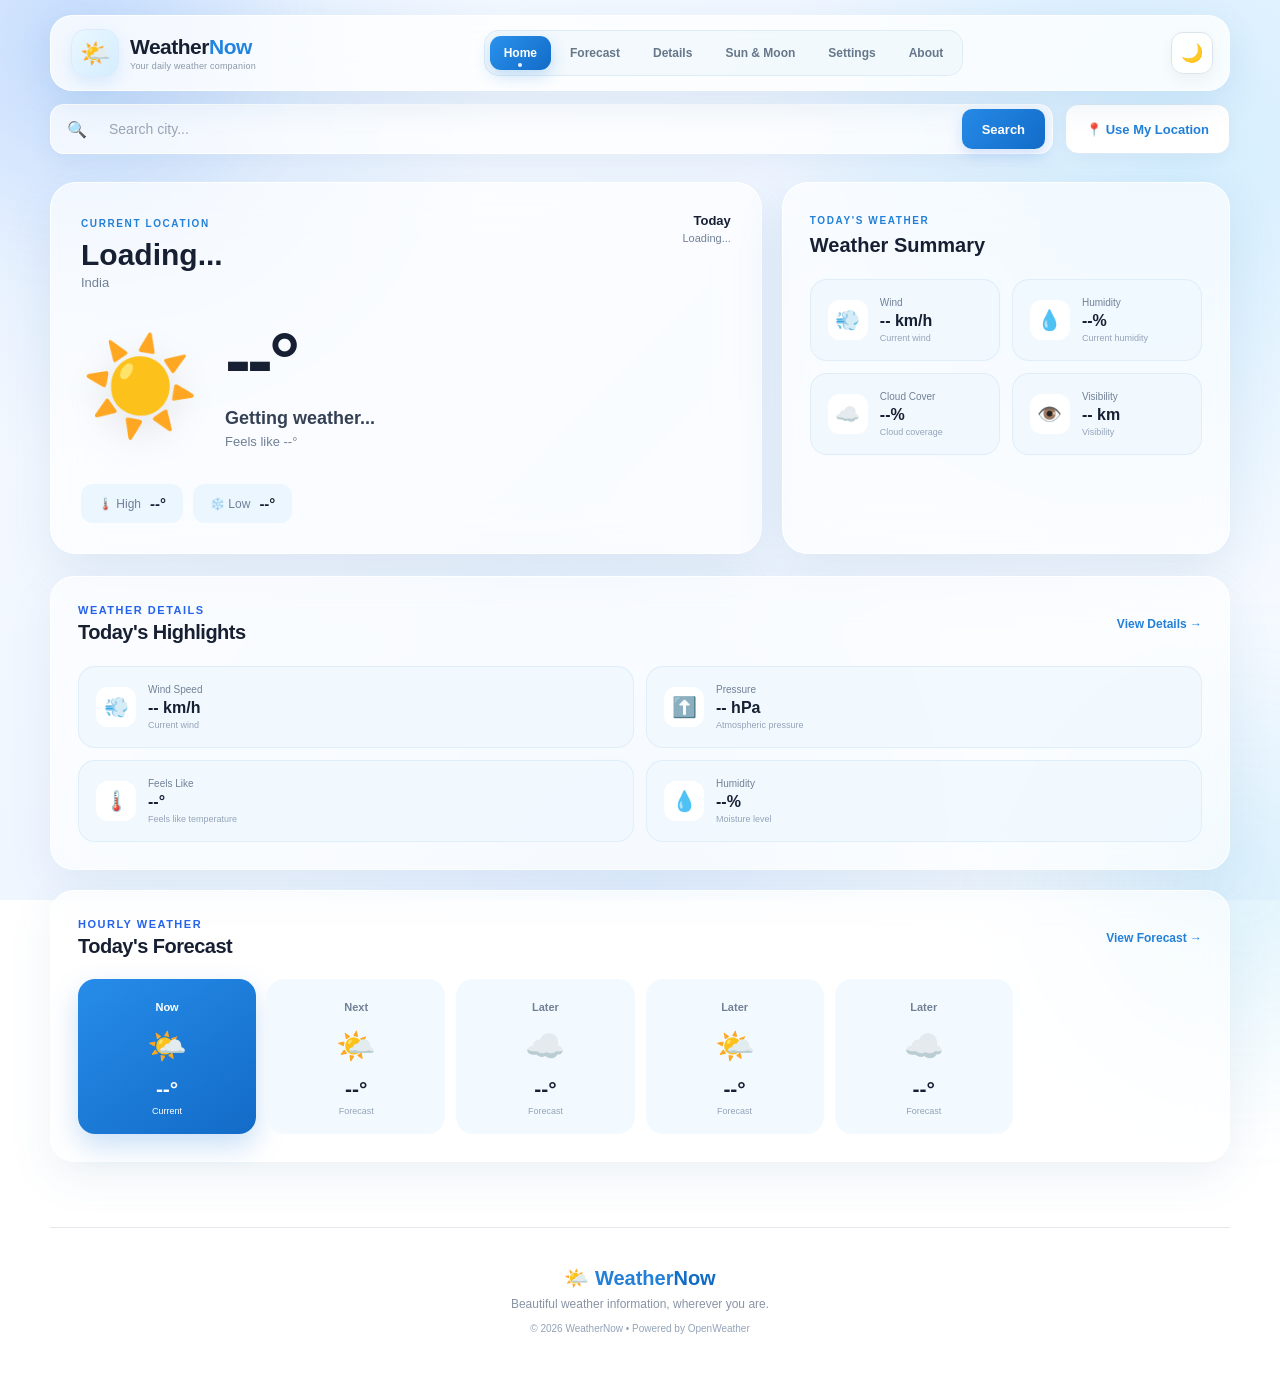
==== index.html @ 1305ec52 "Uploaded Project" ====
<!DOCTYPE html>
<html lang="en">

<head>
    <meta charset="UTF-8">

    <meta name="viewport"
        content="width=device-width, initial-scale=1.0">

    <title>WeatherNow | Home</title>

    <link rel="stylesheet" href="style.css">
</head>

<body>

<div class="app-container">

    <!-- NAVBAR -->
    <header class="header">

        <a href="index.html" class="brand">

            <div class="brand-icon">🌤️</div>

            <div>
                <h1>Weather<span>Now</span></h1>
                <p>Your daily weather companion</p>
            </div>

        </a>

        <nav>
            <a href="index.html" class="active">Home</a>
            <a href="forecast.html">Forecast</a>
            <a href="details.html">Details</a>
            <a href="sun.html">Sun & Moon</a>
            <a href="settings.html">Settings</a>
            <a href="about.html">About</a>

        </nav>

        <button id="themeBtn" class="theme-btn">
            🌙
        </button>

    </header>


    <!-- SEARCH -->
    <section class="search-section">

        <div class="search-box">

            <span>🔍</span>

            <input
                type="text"
                id="cityInput"
                placeholder="Search city..."
                autocomplete="off"
            >

            <button
                type="button"
                id="searchBtn">
                Search
            </button>

        </div>

        <button
            type="button"
            id="locationBtn"
            class="location-btn">
            📍 Use My Location
        </button>

    </section>


    <!-- HERO -->
    <section class="weather-hero">

        <div class="hero-left">

            <div class="location-info">

                <div>

                    <span>CURRENT LOCATION</span>

                    <h2 id="cityName">
                        Pune
                    </h2>

                    <p id="country">
                        India
                    </p>

                </div>

                <div class="date-info">

                    <strong id="dayName">
                        Today
                    </strong>

                    <small id="date">
                        Loading...
                    </small>

                </div>

            </div>


            <div class="main-weather">

                <div
                    class="weather-icon"
                    id="weatherIcon">
                    ☀️
                </div>

                <div class="temperature">

                    <h1 id="temperature">
                        --°
                    </h1>

                    <h3 id="description">
                        Loading...
                    </h3>

                    <p>
                        Feels like
                        <span id="feels">--°</span>
                    </p>

                </div>

            </div>


            <div class="min-max">

                <div>
                    <span>🌡️ High</span>
                    <strong id="highTemp">--°</strong>
                </div>

                <div>
                    <span>❄️ Low</span>
                    <strong id="lowTemp">--°</strong>
                </div>

            </div>

        </div>


        <!-- SUMMARY -->
        <div class="hero-right">

            <div class="summary-title">

                <span>TODAY'S WEATHER</span>

                <h3>
                    Weather Summary
                </h3>

            </div>


            <div class="summary-grid">

                <div class="summary-card">

                    <div class="summary-icon">
                        💨
                    </div>

                    <div>
                        <span>Wind</span>

                        <strong id="wind">
                            -- km/h
                        </strong>

                        <small>
                            Current wind
                        </small>
                    </div>

                </div>


                <div class="summary-card">

                    <div class="summary-icon">
                        💧
                    </div>

                    <div>
                        <span>Humidity</span>

                        <strong id="humidity">
                            --%
                        </strong>

                        <small>
                            Current humidity
                        </small>
                    </div>

                </div>


                <div class="summary-card">

                    <div class="summary-icon">
                        ☁️
                    </div>

                    <div>
                        <span>Cloud Cover</span>

                        <strong id="clouds">
                            --%
                        </strong>

                        <small>
                            Cloud coverage
                        </small>
                    </div>

                </div>


                <div class="summary-card">

                    <div class="summary-icon">
                        👁️
                    </div>

                    <div>
                        <span>Visibility</span>

                        <strong id="visibility">
                            -- km
                        </strong>

                        <small>
                            Visibility
                        </small>
                    </div>

                </div>

            </div>

        </div>

    </section>


    <!-- DETAILS -->
    <section class="professional-card">

        <div class="section-heading">

            <div>
                <span>WEATHER DETAILS</span>

                <h2>
                    Today's Highlights
                </h2>
            </div>

            <a href="details.html">
                View Details →
            </a>

        </div>


        <div class="summary-grid">

            <div class="summary-card">

                <div class="summary-icon">
                    💨
                </div>

                <div>
                    <span>Wind Speed</span>

                    <strong id="detailWind">
                        -- km/h
                    </strong>

                    <small>
                        Current wind
                    </small>
                </div>

            </div>


            <div class="summary-card">

                <div class="summary-icon">
                    ⬆️
                </div>

                <div>
                    <span>Pressure</span>

                    <strong id="pressure">
                        -- hPa
                    </strong>

                    <small>
                        Atmospheric pressure
                    </small>
                </div>

            </div>


            <div class="summary-card">

                <div class="summary-icon">
                    🌡️
                </div>

                <div>
                    <span>Feels Like</span>

                    <strong id="detailFeels">
                        --°
                    </strong>

                    <small>
                        Feels like temperature
                    </small>
                </div>

            </div>


            <div class="summary-card">

                <div class="summary-icon">
                    💧
                </div>

                <div>
                    <span>Humidity</span>

                    <strong id="detailHumidity">
                        --%
                    </strong>

                    <small>
                        Moisture level
                    </small>
                </div>

            </div>

        </div>

    </section>


    <!-- HOURLY DEMO SECTION -->
    <section class="professional-card">

        <div class="section-heading">

            <div>
                <span>HOURLY WEATHER</span>

                <h2>
                    Today's Forecast
                </h2>
            </div>

            <a href="forecast.html">
                View Forecast →
            </a>

        </div>


        <div class="professional-hourly">

            <div class="professional-hour active">
                <span>Now</span>
                <div>🌤️</div>
                <strong id="hourNow">--°</strong>
                <small>Current</small>
            </div>

            <div class="professional-hour">
                <span>Next</span>
                <div>🌤️</div>
                <strong>--°</strong>
                <small>Forecast</small>
            </div>

            <div class="professional-hour">
                <span>Later</span>
                <div>☁️</div>
                <strong>--°</strong>
                <small>Forecast</small>
            </div>

            <div class="professional-hour">
                <span>Later</span>
                <div>🌤️</div>
                <strong>--°</strong>
                <small>Forecast</small>
            </div>

            <div class="professional-hour">
                <span>Later</span>
                <div>☁️</div>
                <strong>--°</strong>
                <small>Forecast</small>
            </div>

        </div>

    </section>


    <!-- FOOTER -->
    <footer>

        <div class="footer-brand">
            🌤️ Weather<span>Now</span>
        </div>

        <p>
            Beautiful weather information, wherever you are.
        </p>

        <small>
            © 2026 WeatherNow • Powered by OpenWeather
        </small>

    </footer>

</div>


<script src="script.js"></script>

</body>
</html>
---- style.css ----
/* =========================================================
   WEATHER NOW - CLEAN PROFESSIONAL STYLESHEET
   ========================================================= */

/* =========================================================
   RESET
   ========================================================= */

* {
    margin: 0;
    padding: 0;
    box-sizing: border-box;
}

html {
    scroll-behavior: smooth;
}

body {
    font-family:
        Inter,
        -apple-system,
        BlinkMacSystemFont,
        "Segoe UI",
        Roboto,
        Arial,
        sans-serif;

    min-height: 100vh;

    color: #172033;

    /* Professional light weather background */
    background:
        radial-gradient(
            circle at 8% 8%,
            rgba(96, 165, 250, 0.20),
            transparent 28%
        ),
        radial-gradient(
            circle at 92% 18%,
            rgba(56, 189, 248, 0.16),
            transparent 30%
        ),
        radial-gradient(
            circle at 50% 100%,
            rgba(147, 197, 253, 0.16),
            transparent 35%
        ),
        linear-gradient(
            135deg,
            #f8fbff 0%,
            #eef5ff 48%,
            #f8fbff 100%
        );

    background-attachment: fixed;

    transition:
        background 0.35s ease,
        color 0.3s ease;
}

button,
input,
select {
    font-family: inherit;
}

button {
    cursor: pointer;
}

a {
    text-decoration: none;
    color: inherit;
}


/* =========================================================
   BACKGROUND ATMOSPHERE
   ========================================================= */

body::before {
    content: "";

    position: fixed;

    width: 500px;
    height: 500px;

    top: -220px;
    left: -180px;

    border-radius: 50%;

    background:
        radial-gradient(
            circle,
            rgba(59, 130, 246, 0.15),
            transparent 68%
        );

    pointer-events: none;

    z-index: -1;

    filter: blur(25px);
}

body::after {
    content: "";

    position: fixed;

    width: 550px;
    height: 550px;

    right: -240px;
    bottom: -260px;

    border-radius: 50%;

    background:
        radial-gradient(
            circle,
            rgba(14, 165, 233, 0.13),
            transparent 68%
        );

    pointer-events: none;

    z-index: -1;

    filter: blur(28px);
}


/* =========================================================
   MAIN CONTAINER
   ========================================================= */

.app-container {
    width: min(1180px, 94%);
    margin: 0 auto;
}


/* =========================================================
   HEADER
   ========================================================= */

.header {
    min-height: 82px;

    display: flex;
    align-items: center;
    justify-content: space-between;

    gap: 25px;

    padding: 18px 0;

    border-bottom: 1px solid rgba(148, 163, 184, 0.25);
}

.brand {
    display: flex;
    align-items: center;

    gap: 12px;

    min-width: 210px;
}

.brand-icon {
    width: 48px;
    height: 48px;

    display: flex;
    align-items: center;
    justify-content: center;

    border-radius: 15px;

    background:
        linear-gradient(
            135deg,
            #dbeafe,
            #eff6ff
        );

    border: 1px solid #dbeafe;

    box-shadow:
        0 8px 20px rgba(37, 99, 235, 0.08);

    font-size: 26px;
}

.brand h1 {
    font-size: 21px;
    font-weight: 800;

    letter-spacing: -0.5px;
}

.brand h1 span {
    color: #2563eb;
}

.brand p {
    margin-top: 3px;

    color: #7b8799;

    font-size: 11px;
}

/* =========================================
   PREMIUM NAVIGATION BAR
========================================= */

.header {
    position: sticky;
    top: 15px;
    z-index: 1000;

    min-height: 76px;

    display: flex;
    align-items: center;
    justify-content: space-between;

    padding: 12px 16px 12px 20px;

    background: rgba(255, 255, 255, 0.78);

    border: 1px solid rgba(255, 255, 255, 0.9);

    border-radius: 22px;

    backdrop-filter: blur(22px);
    -webkit-backdrop-filter: blur(22px);

    box-shadow:
        0 12px 35px rgba(30, 100, 160, 0.10);

    transition: 0.3s ease;
}


/* =========================================
   LOGO / BRAND
========================================= */

.brand {
    display: flex;
    align-items: center;

    gap: 11px;

    text-decoration: none;

    min-width: 205px;
}

.brand-icon {
    width: 48px;
    height: 48px;

    display: flex;
    align-items: center;
    justify-content: center;

    font-size: 25px;

    border-radius: 15px;

    background:
        linear-gradient(
            135deg,
            #eaf7ff,
            #d4edff
        );

    box-shadow:
        0 6px 15px
        rgba(35, 132, 223, 0.12);

    transition: 0.3s ease;
}

.brand:hover .brand-icon {
    transform: rotate(-5deg) scale(1.06);
}

.brand h1 {
    margin: 0;

    color: #172033;

    font-size: 21px;

    font-weight: 800;

    letter-spacing: -0.5px;
}

.brand h1 span {
    color: #2384df;
}

.brand p {
    margin: 2px 0 0;

    color: #8a98a8;

    font-size: 9px;

    letter-spacing: .2px;
}


/* =========================================
   NAVIGATION
========================================= */

.header nav {
    display: flex;
    align-items: center;

    gap: 5px;

    padding: 5px;

    background:
        rgba(239, 247, 253, 0.72);

    border:
        1px solid
        rgba(218, 234, 246, .8);

    border-radius: 15px;
}


.header nav a {
    position: relative;

    display: flex;
    align-items: center;
    justify-content: center;

    padding: 10px 14px;

    color: #66778a;

    text-decoration: none;

    font-size: 12px;

    font-weight: 650;

    border-radius: 11px;

    transition:
        color .25s ease,
        background .25s ease,
        transform .25s ease,
        box-shadow .25s ease;
}


/* Hover */

.header nav a:hover {
    color: #2384df;

    background:
        rgba(255,255,255,.9);

    transform: translateY(-1px);
}


/* Active */

.header nav a.active {
    color: white;

    background:
        linear-gradient(
            135deg,
            #2992ed,
            #126bc7
        );

    box-shadow:
        0 6px 16px
        rgba(35, 132, 223, .25);
}


/* Active small glow */

.header nav a.active::after {
    content: "";

    position: absolute;

    bottom: 3px;
    left: 50%;

    width: 4px;
    height: 4px;

    transform: translateX(-50%);

    background: white;

    border-radius: 50%;

    opacity: .9;
}


/* =========================================
   THEME BUTTON
========================================= */

.theme-btn {
    width: 45px;
    height: 45px;

    display: flex;
    align-items: center;
    justify-content: center;

    border: 1px solid #dceaf5;

    border-radius: 14px;

    background:
        linear-gradient(
            135deg,
            #f8fcff,
            #eaf6ff
        );

    color: #2384df;

    font-size: 18px;

    cursor: pointer;

    transition:
        .25s ease;
}

.theme-btn:hover {
    transform:
        rotate(12deg)
        scale(1.05);

    box-shadow:
        0 7px 18px
        rgba(35,132,223,.16);
}


/* =========================================
   DARK MODE NAVBAR
========================================= */

body.dark .header {
    background:
        rgba(8, 29, 49, .82);

    border-color:
        rgba(255,255,255,.08);

    box-shadow:
        0 12px 35px
        rgba(0,0,0,.25);
}

body.dark .brand h1 {
    color: white;
}

body.dark .brand p {
    color: #91a8bc;
}

body.dark .brand-icon {
    background:
        rgba(255,255,255,.08);
}

body.dark .header nav {
    background:
        rgba(255,255,255,.05);

    border-color:
        rgba(255,255,255,.07);
}

body.dark .header nav a {
    color: #9eb4c9;
}

body.dark .header nav a:hover {
    color: white;

    background:
        rgba(255,255,255,.08);
}

body.dark .header nav a.active {
    color: white;

    background:
        linear-gradient(
            135deg,
            #278ce9,
            #126bc7
        );
}

body.dark .theme-btn {
    background:
        rgba(255,255,255,.07);

    border-color:
        rgba(255,255,255,.08);

    color: #ffd45a;
}


/* =========================================
   TABLET
========================================= */

@media (max-width: 1050px) {

    .header {
        flex-wrap: wrap;

        gap: 12px;
    }

    .header nav {
        order: 3;

        width: 100%;

        justify-content: center;
    }

}


/* =========================================
   MOBILE
========================================= */

@media (max-width: 650px) {

    .header {
        top: 8px;

        padding: 12px;

        border-radius: 18px;
    }

    .brand {
        min-width: auto;
    }

    .brand-icon {
        width: 42px;
        height: 42px;

        font-size: 21px;
    }

    .brand h1 {
        font-size: 18px;
    }

    .brand p {
        font-size: 8px;
    }

    .theme-btn {
        width: 42px;
        height: 42px;
    }

    .header nav {
        overflow-x: auto;

        justify-content: flex-start;

        width: 100%;

        scrollbar-width: none;
    }

    .header nav::-webkit-scrollbar {
        display: none;
    }

    .header nav a {
        flex-shrink: 0;

        padding: 9px 12px;

        font-size: 11px;
    }

}


/* =========================================
   VERY SMALL MOBILE
========================================= */

@media (max-width: 400px) {

    .brand p {
        display: none;
    }

    .header nav a {
        padding: 8px 10px;

        font-size: 10px;
    }

}



/* =========================================================
   THEME BUTTON
   ========================================================= */

.theme-btn {
    width: 42px;
    height: 42px;

    display: flex;
    align-items: center;
    justify-content: center;

    border: 1px solid #dbe3ef;

    border-radius: 12px;

    background: rgba(255, 255, 255, 0.85);

    font-size: 18px;

    box-shadow:
        0 5px 15px rgba(15, 23, 42, 0.05);

    transition:
        transform 0.2s ease,
        background 0.2s ease;
}

.theme-btn:hover {
    transform: translateY(-2px);

    background: #ffffff;
}


/* =========================================================
   HERO / PAGE HEADER
   ========================================================= */

.forecast-hero {
    margin-top: 42px;

    display: flex;
    align-items: center;
    justify-content: space-between;

    gap: 25px;
}

.page-label,
.section-heading > div > span,
.current-label {
    display: block;

    color: #2563eb;

    font-size: 11px;
    font-weight: 800;

    letter-spacing: 1.5px;
}

.forecast-hero h2 {
    margin-top: 7px;

    font-size: 38px;
    line-height: 1.1;

    letter-spacing: -1px;
}

.forecast-hero p {
    margin-top: 8px;

    color: #718096;

    font-size: 14px;
}


/* =========================================================
   LOCATION CARD
   ========================================================= */

.forecast-location {
    display: flex;
    align-items: center;

    gap: 12px;

    padding: 13px 17px;

    border: 1px solid rgba(226, 232, 240, 0.9);

    border-radius: 14px;

    background: rgba(255, 255, 255, 0.78);

    backdrop-filter: blur(12px);

    box-shadow:
        0 8px 25px rgba(15, 23, 42, 0.06);
}

.forecast-location > span {
    width: 38px;
    height: 38px;

    display: flex;
    align-items: center;
    justify-content: center;

    border-radius: 11px;

    background: #eff6ff;

    font-size: 18px;
}

.forecast-location strong {
    display: block;

    font-size: 14px;
}

.forecast-location small {
    display: block;

    margin-top: 3px;

    color: #7c8798;

    font-size: 11px;
}


/* =========================================================
   SEARCH
   ========================================================= */

.forecast-search {
    margin-top: 28px;

    display: flex;
    align-items: center;

    gap: 12px;
}

.search-box {
    height: 50px;

    display: flex;
    align-items: center;

    flex: 1;

    padding: 5px 6px 5px 16px;

    border: 1px solid #dfe5ee;

    border-radius: 13px;

    background: rgba(255, 255, 255, 0.90);

    backdrop-filter: blur(10px);

    box-shadow:
        0 6px 20px rgba(15, 23, 42, 0.05);
}

.search-box > span {
    color: #94a3b8;

    font-size: 17px;
}

.search-box input {
    flex: 1;

    min-width: 0;

    border: none;
    outline: none;

    padding: 0 12px;

    background: transparent;

    color: #172033;

    font-size: 14px;
}

.search-box input::placeholder {
    color: #9aa5b5;
}

.search-box button {
    height: 40px;

    padding: 0 20px;

    border: none;

    border-radius: 9px;

    background:
        linear-gradient(
            135deg,
            #2563eb,
            #3b82f6
        );

    color: #ffffff;

    font-size: 13px;
    font-weight: 700;

    box-shadow:
        0 5px 14px rgba(37, 99, 235, 0.18);

    transition:
        background 0.2s ease,
        transform 0.2s ease,
        box-shadow 0.2s ease;
}

.search-box button:hover {
    background:
        linear-gradient(
            135deg,
            #1d4ed8,
            #2563eb
        );

    transform: translateY(-1px);

    box-shadow:
        0 8px 18px rgba(37, 99, 235, 0.25);
}

.location-btn {
    height: 50px;

    padding: 0 18px;

    border: 1px solid #dce4ef;

    border-radius: 13px;

    background: rgba(255, 255, 255, 0.90);

    color: #334155;

    font-size: 13px;
    font-weight: 800;

    white-space: nowrap;

    box-shadow:
        0 5px 16px rgba(15, 23, 42, 0.04);

    transition:
        background 0.2s ease,
        border-color 0.2s ease,
        transform 0.2s ease;
}

.location-btn:hover {
    background: #ffffff;

    border-color: #bfdbfe;

    transform: translateY(-1px);
}


/* =========================================================
   CURRENT WEATHER CARD
   ========================================================= */

.forecast-current-card {
    margin-top: 25px;

    display: grid;

    grid-template-columns: 1.3fr 1fr;

    gap: 20px;

    padding: 28px;

    border-radius: 22px;

    background:
        linear-gradient(
            135deg,
            #2563eb 0%,
            #3b82f6 55%,
            #0ea5e9 100%
        );

    color: #ffffff;

    border: 1px solid rgba(255, 255, 255, 0.18);

    box-shadow:
        0 18px 45px rgba(37, 99, 235, 0.22);

    position: relative;

    overflow: hidden;
}


/* Soft glow inside weather card */

.forecast-current-card::after {
    content: "";

    position: absolute;

    width: 260px;
    height: 260px;

    right: -100px;
    top: -120px;

    border-radius: 50%;

    background: rgba(255, 255, 255, 0.10);

    filter: blur(10px);

    pointer-events: none;
}

.forecast-current-card .current-label {
    color: #dbeafe;
}

.forecast-current-card h3 {
    margin-top: 7px;

    font-size: 15px;
    font-weight: 500;

    color: #e0edff;
}

.current-temperature {
    margin-top: 18px;

    display: flex;
    align-items: center;

    gap: 13px;
}

.forecast-main-icon {
    width: 75px;
    height: 75px;

    display: flex;
    align-items: center;
    justify-content: center;

    border-radius: 20px;

    background: rgba(255, 255, 255, 0.13);

    border: 1px solid rgba(255, 255, 255, 0.10);

    font-size: 45px;
}

.forecast-main-icon img {
    width: 78px;
    height: 78px;

    object-fit: contain;
}

.current-temperature > strong {
    font-size: 54px;
    line-height: 1;

    letter-spacing: -2px;
}

.current-temperature > div:last-child {
    display: flex;
    flex-direction: column;

    gap: 5px;
}

.current-temperature > div:last-child > span {
    font-size: 14px;
    font-weight: 700;
}

.current-temperature small {
    color: #dbeafe;

    font-size: 11px;
}

.current-temperature small strong {
    color: #ffffff;
}


/* =========================================================
   WEATHER MINI STATS
   ========================================================= */

.current-weather-stats {
    display: grid;

    grid-template-columns: 1fr 1fr;

    gap: 10px;

    align-content: center;
}

.mini-stat {
    min-height: 78px;

    display: flex;
    align-items: center;

    gap: 11px;

    padding: 13px;

    border: 1px solid rgba(255, 255, 255, 0.13);

    border-radius: 14px;

    background: rgba(255, 255, 255, 0.10);

    backdrop-filter: blur(8px);
}

.mini-stat > span {
    width: 35px;
    height: 35px;

    display: flex;
    align-items: center;
    justify-content: center;

    border-radius: 10px;

    background: rgba(255, 255, 255, 0.12);

    font-size: 17px;
}

.mini-stat small {
    display: block;

    color: #bfdbfe;

    font-size: 10px;
}

.mini-stat strong {
    display: block;

    margin-top: 4px;

    font-size: 14px;
}


/* =========================================================
   SECTIONS
   ========================================================= */

.forecast-section {
    margin-top: 42px;
}

.section-heading {
    display: flex;
    align-items: flex-end;
    justify-content: space-between;

    gap: 20px;

    margin-bottom: 17px;
}

.section-heading h2 {
    margin-top: 5px;

    font-size: 22px;

    letter-spacing: -0.5px;
}

.section-note {
    color: #8a96a8;

    font-size: 12px;
}


/* =========================================================
   HOURLY FORECAST
   ========================================================= */

.hourly-forecast {
    display: flex;

    gap: 12px;

    overflow-x: auto;

    padding: 3px 2px 10px;

    scrollbar-width: thin;
}

.hourly-forecast::-webkit-scrollbar {
    height: 5px;
}

.hourly-forecast::-webkit-scrollbar-thumb {
    background: #cbd5e1;

    border-radius: 20px;
}

.forecast-hour-card {
    min-width: 115px;

    padding: 17px 13px;

    display: flex;
    flex-direction: column;
    align-items: center;

    border: 1px solid rgba(226, 232, 240, 0.95);

    border-radius: 17px;

    background: rgba(255, 255, 255, 0.82);

    backdrop-filter: blur(10px);

    box-shadow:
        0 7px 20px rgba(15, 23, 42, 0.045);

    transition:
        transform 0.2s ease,
        border-color 0.2s ease,
        box-shadow 0.2s ease;
}

.forecast-hour-card:hover {
    transform: translateY(-4px);

    border-color: #bfdbfe;

    box-shadow:
        0 12px 28px rgba(37, 99, 235, 0.11);
}

.forecast-hour-card.active {
    border-color: #2563eb;

    background:
        linear-gradient(
            180deg,
            #eff6ff,
            #ffffff
        );

    box-shadow:
        0 10px 25px rgba(37, 99, 235, 0.12);
}

.forecast-hour-card > span {
    color: #64748b;

    font-size: 11px;
    font-weight: 700;
}

.forecast-hour-card.active > span {
    color: #2563eb;
}

.forecast-hour-icon {
    width: 58px;
    height: 58px;

    margin: 9px 0 3px;

    display: flex;
    align-items: center;
    justify-content: center;

    font-size: 31px;
}

.forecast-hour-icon img {
    width: 58px;
    height: 58px;

    object-fit: contain;
}

.forecast-hour-card > strong {
    font-size: 20px;
}

.forecast-hour-card > small {
    max-width: 90px;

    margin-top: 4px;

    overflow: hidden;

    color: #7b8799;

    font-size: 10px;

    text-align: center;

    white-space: nowrap;

    text-overflow: ellipsis;
}

.rain-probability {
    margin-top: 11px;

    padding: 4px 7px;

    border-radius: 6px;

    background: #eff6ff;

    color: #2563eb;

    font-size: 9px;
    font-weight: 700;
}


/* =========================================================
   DAILY FORECAST
   ========================================================= */

.daily-forecast {
    overflow: hidden;

    border: 1px solid rgba(226, 232, 240, 0.95);

    border-radius: 18px;

    background: rgba(255, 255, 255, 0.84);

    backdrop-filter: blur(12px);

    box-shadow:
        0 8px 25px rgba(15, 23, 42, 0.04);
}

.forecast-day-row {
    min-height: 82px;

    display: grid;

    grid-template-columns:
        1.1fr
        1.5fr
        0.6fr
        0.5fr;

    align-items: center;

    gap: 18px;

    padding: 12px 20px;

    border-bottom: 1px solid #edf0f5;

    transition:
        background 0.2s ease;
}

.forecast-day-row:last-child {
    border-bottom: none;
}

.forecast-day-row:hover {
    background: #f8fafc;
}

.forecast-day-row.today {
    background:
        linear-gradient(
            90deg,
            #eff6ff,
            #ffffff
        );
}

.forecast-day-name strong {
    display: block;

    font-size: 13px;
}

.forecast-day-name small {
    display: block;

    margin-top: 4px;

    color: #8b96a7;

    font-size: 10px;
}

.forecast-day-weather {
    display: flex;
    align-items: center;

    gap: 10px;
}

.daily-icon {
    width: 45px;
    height: 45px;

    display: flex;
    align-items: center;
    justify-content: center;

    font-size: 27px;
}

.daily-icon img {
    width: 48px;
    height: 48px;

    object-fit: contain;
}

.forecast-day-weather strong {
    display: block;

    font-size: 12px;
}

.forecast-day-weather small {
    display: block;

    margin-top: 3px;

    color: #8b96a7;

    font-size: 10px;
}

.daily-rain {
    color: #2563eb;

    font-size: 11px;
    font-weight: 700;
}

.daily-temp {
    display: flex;
    align-items: center;
    justify-content: flex-end;

    gap: 9px;
}

.daily-temp strong {
    color: #172033;

    font-size: 15px;
}

.daily-temp span {
    color: #94a3b8;

    font-size: 14px;
}


/* =========================================================
   INSIGHTS
   ========================================================= */

.forecast-insights {
    margin-top: 20px;

    display: grid;

    grid-template-columns:
        repeat(4, 1fr);

    gap: 13px;
}

.insight-card {
    display: flex;
    align-items: center;

    gap: 12px;

    padding: 15px;

    border: 1px solid rgba(226, 232, 240, 0.95);

    border-radius: 15px;

    background: rgba(255, 255, 255, 0.82);

    backdrop-filter: blur(10px);

    box-shadow:
        0 6px 20px rgba(15, 23, 42, 0.035);

    transition:
        transform 0.2s ease,
        border-color 0.2s ease;
}

.insight-card:hover {
    transform: translateY(-3px);

    border-color: #bfdbfe;
}

.insight-icon {
    width: 40px;
    height: 40px;

    flex-shrink: 0;

    display: flex;
    align-items: center;
    justify-content: center;

    border-radius: 11px;

    background: #eff6ff;

    font-size: 19px;
}

.insight-card span {
    display: block;

    color: #8b96a7;

    font-size: 9px;
    font-weight: 800;

    letter-spacing: 1px;
}

.insight-card strong {
    display: block;

    margin-top: 4px;

    font-size: 13px;
}


/* =========================================================
   PAGE CARDS / SETTINGS
   ========================================================= */

.page-card,
.settings-card,
.setting-card,
.settings-item,
.setting-item {
    background: rgba(255, 255, 255, 0.82);

    border: 1px solid rgba(226, 232, 240, 0.95);

    border-radius: 18px;

    backdrop-filter: blur(12px);

    box-shadow:
        0 7px 22px rgba(15, 23, 42, 0.04);
}

.page-card {
    padding: 25px;

    margin-bottom: 20px;
}

.page-card h2 {
    margin-bottom: 20px;
}


/* =========================================================
   PAGE TITLE
   ========================================================= */

.page-title {
    margin: 30px 0 25px;
}

.page-title h2 {
    font-size: 38px;
}

.page-title p {
    color: #718096;

    margin-top: 8px;
}


/* =========================================================
   DETAILS GRID
   ========================================================= */

.details-grid {
    display: grid;

    grid-template-columns:
        repeat(4, 1fr);

    gap: 15px;
}

.detail-large-card {
    padding: 25px;

    min-height: 180px;

    background: rgba(255, 255, 255, 0.82);

    border: 1px solid rgba(226, 232, 240, 0.95);

    border-radius: 18px;

    backdrop-filter: blur(12px);

    box-shadow:
        0 7px 22px rgba(15, 23, 42, 0.04);

    transition:
        transform 0.25s ease,
        border-color 0.25s ease,
        box-shadow 0.25s ease;
}

.detail-large-card:hover {
    transform: translateY(-4px);

    border-color: #bfdbfe;

    box-shadow:
        0 12px 28px rgba(37, 99, 235, 0.08);
}

.detail-large-card > span {
    font-size: 35px;
}

.detail-large-card p {
    color: #94a3b8;

    margin-top: 18px;

    font-size: 13px;
}

.detail-large-card h2 {
    font-size: 28px;

    margin: 6px 0;
}

.detail-large-card small {
    color: #64748b;
}


/* =========================================================
   SUN DASHBOARD
   ========================================================= */

.sun-dashboard {
    display: grid;

    grid-template-columns: 1fr 1fr;

    gap: 18px;
}

.sun-main-card {
    text-align: center;

    padding: 45px;

    border-radius: 25px;

    background:
        linear-gradient(
            135deg,
            rgba(251, 191, 36, 0.15),
            rgba(255, 255, 255, 0.75)
        );

    border: 1px solid rgba(251, 191, 36, 0.22);

    box-shadow:
        0 10px 30px rgba(245, 158, 11, 0.08);
}

.big-sun {
    font-size: 80px;

    margin-bottom: 15px;
}

.sun-main-card p {
    color: #94a3b8;
}

.sun-main-card h2 {
    font-size: 40px;

    margin: 8px 0;
}

.sun-main-card span {
    color: #64748b;

    font-size: 12px;
}


/* =========================================================
   SETTINGS
   ========================================================= */

.settings-card {
    overflow: hidden;
}

.setting-row {
    display: flex;

    justify-content: space-between;
    align-items: center;

    gap: 20px;

    padding: 25px;

    border-bottom: 1px solid #edf0f5;
}

.setting-row:last-child {
    border-bottom: none;
}

.setting-row strong,
.settings-card h3,
.setting-card h3,
.settings-item h3,
.setting-item h3 {
    font-size: 15px;

    font-weight: 800;

    color: #172033;
}

.setting-row p,
.settings-card p,
.setting-card p,
.settings-item p,
.setting-item p {
    font-size: 12px;

    font-weight: 500;

    line-height: 1.5;

    color: #64748b;
}

.setting-row p {
    margin-top: 5px;
}


/* =========================================================
   SETTINGS BUTTON
   ========================================================= */

.setting-button {
    min-width: 125px;

    min-height: 42px;

    display: inline-flex;
    align-items: center;
    justify-content: center;

    gap: 7px;

    padding: 10px 16px;

    border: 1px solid #dbe3ef;

    border-radius: 11px;

    background: #ffffff;

    color: #172033;

    font-size: 13px;

    font-weight: 800;

    box-shadow:
        0 4px 12px rgba(15, 23, 42, 0.06);

    transition:
        all 0.2s ease;
}

.setting-button:hover {
    background: #eff6ff;

    color: #2563eb;

    border-color: #bfdbfe;

    transform: translateY(-2px);

    box-shadow:
        0 7px 18px rgba(37, 99, 235, 0.12);
}

.setting-button:active {
    transform: translateY(0);
}


/* =========================================================
   SELECT
   ========================================================= */

.setting-row select {
    min-width: 125px;

    min-height: 42px;

    padding: 10px 14px;

    border: 1px solid #dbe3ef;

    border-radius: 11px;

    background: #ffffff;

    color: #172033;

    font-size: 13px;

    font-weight: 800;

    outline: none;

    cursor: pointer;

    box-shadow:
        0 4px 12px rgba(15, 23, 42, 0.05);

    transition:
        all 0.2s ease;
}

.setting-row select:hover {
    border-color: #93c5fd;

    background: #f8fbff;
}

.setting-row select:focus {
    border-color: #2563eb;

    box-shadow:
        0 0 0 3px rgba(37, 99, 235, 0.12);
}

.setting-row option {
    background: #ffffff;

    color: #172033;
}


/* =========================================================
   DARK MODE BUTTON
   ========================================================= */

#darkModeBtn,
#themeToggle,
.dark-mode-btn {
    min-width: 125px;

    min-height: 42px;

    display: inline-flex;
    align-items: center;
    justify-content: center;

    gap: 7px;

    padding: 10px 16px;

    border: none;

    border-radius: 11px;

    background:
        linear-gradient(
            135deg,
            #2563eb,
            #3b82f6
        );

    color: #ffffff;

    font-size: 13px;

    font-weight: 800;

    box-shadow:
        0 7px 18px rgba(37, 99, 235, 0.20);

    transition:
        all 0.2s ease;
}

#darkModeBtn:hover,
#themeToggle:hover,
.dark-mode-btn:hover {
    background:
        linear-gradient(
            135deg,
            #1d4ed8,
            #2563eb
        );

    transform: translateY(-2px);

    box-shadow:
        0 10px 22px rgba(37, 99, 235, 0.28);
}


/* =========================================================
   LOCATION / REFRESH BUTTON
   ========================================================= */

#locationBtn,
#refreshBtn {
    font-weight: 800;
}


/* =========================================================
   FOOTER
   ========================================================= */

footer {
    margin-top: 65px;

    padding: 30px 0 35px;

    border-top: 1px solid rgba(148, 163, 184, 0.25);

    text-align: center;
}

.footer-logo {
    font-size: 16px;

    font-weight: 800;
}

footer p {
    margin-top: 7px;

    color: #8994a5;

    font-size: 12px;
}

footer > span {
    display: block;

    margin-top: 7px;

    color: #a1aaba;

    font-size: 10px;
}


/* =========================================================
   LOADING
   ========================================================= */

.forecast-loading {
    width: 100%;

    min-height: 150px;

    display: flex;
    flex-direction: column;

    align-items: center;
    justify-content: center;

    gap: 10px;

    color: #64748b;

    font-size: 12px;
}

.loading-spinner {
    width: 32px;
    height: 32px;

    border: 3px solid #e5eaf2;

    border-top-color: #2563eb;

    border-radius: 50%;

    animation:
        weatherSpin 0.8s linear infinite;
}

@keyframes weatherSpin {
    to {
        transform: rotate(360deg);
    }
}


/* =========================================================
   DARK MODE
   ========================================================= */

body.dark-mode {
    color: #e5e7eb;

    background:
        radial-gradient(
            circle at 5% 5%,
            rgba(56, 189, 248, 0.18),
            transparent 28%
        ),
        radial-gradient(
            circle at 95% 15%,
            rgba(59, 130, 246, 0.16),
            transparent 30%
        ),
        radial-gradient(
            circle at 50% 100%,
            rgba(14, 165, 233, 0.12),
            transparent 35%
        ),
        linear-gradient(
            135deg,
            #020617 0%,
            #07152b 48%,
            #0b1f3a 100%
        );

    background-attachment: fixed;
}


/* Dark background glow */

body.dark-mode::before {
    background:
        radial-gradient(
            circle,
            rgba(56, 189, 248, 0.12),
            transparent 68%
        );
}

body.dark-mode::after {
    background:
        radial-gradient(
            circle,
            rgba(37, 99, 235, 0.15),
            transparent 68%
        );
}


/* =========================================================
   DARK MODE - HEADER
   ========================================================= */

body.dark-mode .header {
    border-color: rgba(71, 85, 105, 0.45);
}

body.dark-mode .brand p {
    color: #94a3b8;
}

body.dark-mode nav a {
    color: #94a3b8;
}

body.dark-mode nav a:hover {
    background: rgba(30, 64, 175, 0.25);

    color: #60a5fa;
}

body.dark-mode nav a.active {
    background: #172554;

    color: #60a5fa;
}

body.dark-mode .brand-icon {
    background:
        linear-gradient(
            135deg,
            #172554,
            #1e3a8a
        );

    border-color: #1e40af;
}

body.dark-mode .theme-btn {
    background: rgba(23, 32, 51, 0.90);

    border-color: #334155;

    color: #f8fafc;
}

body.dark-mode .theme-btn:hover {
    background: #1e293b;
}


/* =========================================================
   DARK MODE - LOCATION / SEARCH
   ========================================================= */

body.dark-mode .forecast-hero p {
    color: #94a3b8;
}

body.dark-mode .forecast-location,
body.dark-mode .search-box,
body.dark-mode .location-btn {
    background: rgba(23, 32, 51, 0.82);

    border-color: #29364b;

    color: #e5e7eb;
}

body.dark-mode .forecast-location > span {
    background: #172554;
}

body.dark-mode .forecast-location small {
    color: #94a3b8;
}

body.dark-mode .search-box input {
    color: #f8fafc;
}

body.dark-mode .search-box input::placeholder {
    color: #64748b;
}

body.dark-mode .location-btn:hover {
    background: #1e293b;

    border-color: #3b82f6;
}


/* =========================================================
   DARK MODE - HOURLY
   ========================================================= */

body.dark-mode .forecast-hour-card {
    background: rgba(23, 32, 51, 0.88);

    border-color: #29364b;

    color: #e5e7eb;
}

body.dark-mode .forecast-hour-card:hover {
    border-color: #3b82f6;

    box-shadow:
        0 12px 28px rgba(37, 99, 235, 0.16);
}

body.dark-mode .forecast-hour-card.active {
    background:
        linear-gradient(
            180deg,
            #172554,
            #172033
        );

    border-color: #3b82f6;
}

body.dark-mode .forecast-hour-card > span {
    color: #94a3b8;
}

body.dark-mode .forecast-hour-card.active > span {
    color: #60a5fa;
}

body.dark-mode .forecast-hour-card > small {
    color: #94a3b8;
}

body.dark-mode .rain-probability {
    background: #172554;

    color: #60a5fa;
}


/* =========================================================
   DARK MODE - DAILY FORECAST
   ========================================================= */

body.dark-mode .daily-forecast {
    background: rgba(23, 32, 51, 0.88);

    border-color: #29364b;
}

body.dark-mode .forecast-day-row {
    border-color: #29364b;
}

body.dark-mode .forecast-day-row:hover {
    background: #1e293b;
}

body.dark-mode .forecast-day-row.today {
    background:
        linear-gradient(
            90deg,
            #172554,
            #172033
        );
}

body.dark-mode .forecast-day-name strong,
body.dark-mode .forecast-day-weather strong,
body.dark-mode .daily-temp strong {
    color: #f8fafc;
}

body.dark-mode .forecast-day-name small,
body.dark-mode .forecast-day-weather small {
    color: #94a3b8;
}

body.dark-mode .daily-temp span {
    color: #64748b;
}

body.dark-mode .daily-rain {
    color: #60a5fa;
}


/* =========================================================
   DARK MODE - INSIGHTS
   ========================================================= */

body.dark-mode .insight-card,
body.dark-mode .page-card,
body.dark-mode .settings-card,
body.dark-mode .setting-card,
body.dark-mode .settings-item,
body.dark-mode .setting-item,
body.dark-mode .detail-large-card {
    background: rgba(23, 32, 51, 0.82);

    border-color: #29364b;

    color: #e5e7eb;
}

body.dark-mode .insight-card:hover,
body.dark-mode .detail-large-card:hover {
    border-color: #3b82f6;
}

body.dark-mode .insight-icon {
    background: #172554;
}

body.dark-mode .insight-card span {
    color: #94a3b8;
}


/* =========================================================
   DARK MODE - DETAILS
   ========================================================= */

body.dark-mode .detail-large-card p {
    color: #94a3b8;
}

body.dark-mode .detail-large-card small {
    color: #64748b;
}


/* =========================================================
   DARK MODE - SETTINGS
   ========================================================= */

body.dark-mode .setting-row {
    border-color: #29364b;
}

body.dark-mode .setting-row strong,
body.dark-mode .settings-card h3,
body.dark-mode .setting-card h3,
body.dark-mode .settings-item h3,
body.dark-mode .setting-item h3 {
    color: #f8fafc;
}

body.dark-mode .setting-row p,
body.dark-mode .settings-card p,
body.dark-mode .setting-card p,
body.dark-mode .settings-item p,
body.dark-mode .setting-item p {
    color: #94a3b8;
}

body.dark-mode .setting-button,
body.dark-mode .setting-row select {
    background: #172033;

    border-color: #334155;

    color: #f8fafc;

    box-shadow:
        0 5px 15px rgba(0, 0, 0, 0.20);
}

body.dark-mode .setting-button:hover,
body.dark-mode .setting-row select:hover {
    background: #1e293b;

    border-color: #3b82f6;

    color: #60a5fa;
}

body.dark-mode .setting-row option {
    background: #172033;

    color: #f8fafc;
}


/* =========================================================
   DARK MODE - FOOTER
   ========================================================= */

body.dark-mode footer {
    border-color: #263247;
}

body.dark-mode footer p {
    color: #64748b;
}

body.dark-mode footer > span {
    color: #475569;
}


/* =========================================================
   TABLET
   ========================================================= */

@media (max-width: 900px) {

    .header {
        flex-wrap: wrap;
    }

    nav {
        order: 3;

        width: 100%;

        overflow-x: auto;

        justify-content: flex-start;

        padding-bottom: 2px;
    }

    .forecast-current-card {
        grid-template-columns: 1fr;
    }

    .details-grid {
        grid-template-columns:
            repeat(2, 1fr);
    }

    .forecast-insights {
        grid-template-columns:
            repeat(2, 1fr);
    }
}


/* =========================================================
   MOBILE
   ========================================================= */

@media (max-width: 650px) {

    .app-container {
        width: min(94%, 560px);
    }

    .header {
        min-height: auto;

        padding: 15px 0;

        gap: 13px;
    }

    .brand {
        min-width: 0;
    }

    .brand h1 {
        font-size: 18px;
    }

    .brand p {
        font-size: 9px;
    }

    .brand-icon {
        width: 42px;
        height: 42px;

        font-size: 22px;
    }

    .theme-btn {
        width: 39px;
        height: 39px;
    }

    nav {
        gap: 3px;
    }

    nav a {
        padding: 8px 10px;

        font-size: 11px;

        white-space: nowrap;
    }


    /* Hero */

    .forecast-hero {
        margin-top: 30px;

        align-items: flex-start;

        flex-direction: column;
    }

    .forecast-hero h2 {
        font-size: 32px;
    }

    .forecast-location {
        width: 100%;
    }


    /* Search */

    .forecast-search {
        flex-direction: column;

        align-items: stretch;
    }

    .search-box {
        width: 100%;
    }

    .location-btn {
        width: 100%;
    }


    /* Current Weather */

    .forecast-current-card {
        padding: 20px;

        border-radius: 18px;
    }

    .current-temperature > strong {
        font-size: 43px;
    }

    .forecast-main-icon {
        width: 63px;
        height: 63px;
    }

    .forecast-main-icon img {
        width: 68px;
        height: 68px;
    }

    .current-weather-stats {
        grid-template-columns:
            1fr 1fr;
    }

    .mini-stat {
        min-height: 67px;

        padding: 10px;
    }


    /* Sections */

    .forecast-section {
        margin-top: 32px;
    }

    .section-heading h2 {
        font-size: 19px;
    }


    /* Daily */

    .forecast-day-row {
        grid-template-columns:
            0.85fr
            1.5fr
            auto
            auto;

        gap: 8px;

        padding: 10px 12px;
    }

    .daily-icon {
        width: 36px;
        height: 36px;
    }

    .daily-icon img {
        width: 42px;
        height: 42px;
    }

    .forecast-day-weather {
        gap: 5px;
    }

    .forecast-day-weather strong {
        font-size: 10px;
    }

    .daily-rain {
        font-size: 9px;
    }

    .daily-temp {
        gap: 4px;
    }

    .daily-temp strong,
    .daily-temp span {
        font-size: 12px;
    }


    /* Insights */

    .forecast-insights {
        grid-template-columns:
            1fr 1fr;
    }

    .insight-card {
        padding: 11px;

        gap: 8px;
    }

    .insight-icon {
        width: 35px;
        height: 35px;
    }


    /* Settings */

    .setting-row {
        gap: 15px;
    }

    .setting-button,
    .setting-row select,
    #darkModeBtn,
    #themeToggle,
    .dark-mode-btn {
        width: 100%;

        min-width: 0;
    }
}


/* =========================================================
   SMALL MOBILE
   ========================================================= */

@media (max-width: 420px) {

    .brand p {
        display: none;
    }

    .brand-icon {
        width: 39px;
        height: 39px;
    }

    .forecast-current-card {
        padding: 17px;
    }

    .current-weather-stats {
        gap: 7px;
    }

    .mini-stat {
        gap: 7px;
    }

    .mini-stat > span {
        width: 30px;
        height: 30px;

        font-size: 14px;
    }

    .mini-stat small {
        font-size: 8px;
    }

    .mini-stat strong {
        font-size: 11px;
    }

    .forecast-day-row {
        grid-template-columns:
            0.75fr
            1.4fr
            auto
            auto;
    }

    .forecast-day-weather small {
        display: none;
    }

    .daily-rain {
        display: none;
    }

    .forecast-insights {
        gap: 8px;
    }

    .insight-card span {
        font-size: 8px;
    }

    .insight-card strong {
        font-size: 11px;
    }

    .hero-temperature h2 {
        font-size: 50px;
    }
}/* =========================================
   HOME PAGE
========================================= */

.home-search {
    display: flex;
    gap: 12px;
    margin: 28px 0;
}

.search-wrapper {
    flex: 1;
    display: flex;
    align-items: center;
    gap: 10px;

    background: rgba(255,255,255,.65);
    border: 1px solid rgba(255,255,255,.8);
    border-radius: 15px;
    padding: 6px 7px 6px 15px;
}

.search-icon {
    font-size: 17px;
}

.search-wrapper input {
    flex: 1;
    border: none;
    outline: none;
    background: transparent;

    font-size: 14px;
    color: #172033;
}

.search-wrapper input::placeholder {
    color: #8795a5;
}

.search-button,
.location-button {
    border: none;
    cursor: pointer;
    border-radius: 11px;

    font-weight: 700;
    transition: .25s ease;
}

.search-button {
    background: #2384df;
    color: white;
    padding: 12px 20px;
}

.search-button:hover {
    background: #126bc0;
}

.location-button {
    padding: 0 20px;
    background: white;
    color: #2380d8;
    border: 1px solid #dcecf8;
}

.location-button:hover {
    transform: translateY(-2px);
}


/* =========================================
   CURRENT WEATHER
========================================= */

.current-weather {
    display: grid;
    grid-template-columns: 1.4fr .8fr;
    gap: 20px;
    margin-bottom: 22px;
}

.weather-main-card,
.weather-side-card {
    background: rgba(255,255,255,.62);

    border: 1px solid rgba(255,255,255,.8);
    border-radius: 25px;

    backdrop-filter: blur(18px);

    box-shadow:
        0 15px 45px rgba(50,110,160,.10);
}

.weather-main-card {
    padding: 30px;
}

.weather-location {
    display: flex;
    justify-content: space-between;
    align-items: flex-start;
}

.small-label {
    font-size: 10px;
    font-weight: 800;
    letter-spacing: 1.5px;
    color: #2380d8;
}

.weather-location h2 {
    margin-top: 7px;
    font-size: 27px;
    color: #172033;
}

.weather-location p {
    margin-top: 3px;
    color: #718096;
    font-size: 13px;
}

.current-date {
    color: #718096;
    font-size: 12px;
    padding-top: 4px;
}

.main-temperature {
    display: flex;
    align-items: center;
    gap: 20px;
    margin: 25px 0;
}

.big-weather-icon {
    font-size: 82px;
}

.temperature-box h1 {
    font-size: 72px;
    line-height: .9;
    color: #172033;
}

.temperature-box h3 {
    margin-top: 10px;
    font-size: 17px;
    color: #344054;
}

.temperature-box p {
    margin-top: 5px;
    color: #718096;
    font-size: 13px;
}

.temperature-range {
    display: flex;
    gap: 12px;
}

.temperature-range div {
    padding: 12px 18px;

    background: rgba(230,243,253,.8);
    border-radius: 13px;

    display: flex;
    align-items: center;
    gap: 9px;
}

.temperature-range span {
    color: #718096;
    font-size: 12px;
}

.temperature-range strong {
    color: #172033;
}


/* =========================================
   HIGHLIGHTS
========================================= */

.weather-side-card {
    padding: 25px;
}

.weather-side-card h3 {
    color: #172033;
    font-size: 18px;
    margin-bottom: 17px;
}

.highlight-grid {
    display: grid;
    grid-template-columns: 1fr 1fr;
    gap: 12px;
}

.highlight {
    padding: 17px;

    background: rgba(239,248,255,.8);
    border-radius: 17px;
}

.highlight div {
    font-size: 23px;
    margin-bottom: 10px;
}

.highlight span {
    display: block;
    color: #7a8795;
    font-size: 11px;
}

.highlight strong {
    display: block;
    color: #172033;
    margin-top: 5px;
    font-size: 16px;
}


/* =========================================
   HOME CARD
========================================= */

.home-card {
    background: rgba(255,255,255,.62);

    border: 1px solid rgba(255,255,255,.8);
    border-radius: 24px;

    padding: 25px;
    margin-bottom: 20px;

    backdrop-filter: blur(18px);

    box-shadow:
        0 15px 45px rgba(50,110,160,.09);
}

.home-card-header {
    display: flex;
    justify-content: space-between;
    align-items: center;

    margin-bottom: 20px;
}

.home-card-header span {
    color: #2380d8;
    font-size: 10px;
    font-weight: 800;
    letter-spacing: 1.5px;
}

.home-card-header h2 {
    margin-top: 5px;
    color: #172033;
    font-size: 19px;
}

.home-card-header a {
    text-decoration: none;
    color: #2380d8;
    font-size: 12px;
    font-weight: 700;
}


/* =========================================
   HOME HOURLY
========================================= */

.home-hourly {
    display: grid;
    grid-template-columns: repeat(6, 1fr);
    gap: 11px;
}

.home-hour {
    text-align: center;

    padding: 17px 8px;

    background: rgba(239,248,255,.8);

    border-radius: 16px;

    transition: .25s ease;
}

.home-hour:hover {
    transform: translateY(-4px);
}

.home-hour p {
    color: #718096;
    font-size: 11px;
}

.home-hour div {
    font-size: 30px;
    margin: 11px 0;
}

.home-hour strong {
    color: #172033;
    font-size: 18px;
}

.home-hour.active {
    background: linear-gradient(
        135deg,
        #298ce9,
        #126bc7
    );

    box-shadow:
        0 10px 25px rgba(38,132,223,.22);
}

.home-hour.active p,
.home-hour.active strong {
    color: white;
}


/* =========================================
   WEEKLY PREVIEW
========================================= */

.weekly-preview {
    display: flex;
    flex-direction: column;
    gap: 9px;
}

.weekly-preview > div {
    display: grid;
    grid-template-columns: 1fr 1fr 1fr;

    align-items: center;

    padding: 15px 17px;

    background: rgba(239,248,255,.75);

    border-radius: 14px;
}

.weekly-preview strong {
    color: #172033;
    font-size: 13px;
}

.weekly-preview span {
    color: #718096;
    font-size: 12px;
}

.weekly-preview strong:last-child {
    text-align: right;
}


/* =========================================
   HOME DARK MODE
========================================= */

body.dark .search-wrapper,
body.dark .weather-main-card,
body.dark .weather-side-card,
body.dark .home-card {
    background: rgba(11,35,58,.72);

    border-color:
        rgba(255,255,255,.08);
}

body.dark .search-wrapper input {
    color: white;
}

body.dark .weather-location h2,
body.dark .temperature-box h1,
body.dark .temperature-box h3,
body.dark .weather-side-card h3,
body.dark .home-card-header h2,
body.dark .highlight strong,
body.dark .temperature-range strong,
body.dark .weekly-preview strong {
    color: white;
}

body.dark .weather-location p,
body.dark .current-date,
body.dark .temperature-box p,
body.dark .highlight span,
body.dark .temperature-range span,
body.dark .home-hour p,
body.dark .weekly-preview span {
    color: #9eb4c9;
}

body.dark .highlight,
body.dark .temperature-range div,
body.dark .home-hour,
body.dark .weekly-preview > div {
    background: rgba(255,255,255,.06);
}

body.dark .location-button {
    background: rgba(255,255,255,.1);
    color: white;
    border-color: rgba(255,255,255,.08);
}


/* =========================================
   HOME RESPONSIVE
========================================= */

@media (max-width: 900px) {

    .current-weather {
        grid-template-columns: 1fr;
    }

    .home-hourly {
        grid-template-columns: repeat(3, 1fr);
    }

}


@media (max-width: 700px) {

    .home-search {
        flex-direction: column;
    }

    .location-button {
        padding: 13px;
    }

    .weather-location {
        flex-direction: column;
        gap: 10px;
    }

    .main-temperature {
        margin: 30px 0;
    }

    .big-weather-icon {
        font-size: 65px;
    }

    .temperature-box h1 {
        font-size: 60px;
    }

    .home-hourly {
        grid-template-columns: repeat(2, 1fr);
    }

    .weekly-preview > div {
        grid-template-columns: 1fr 1fr;
        gap: 7px;
    }

    .weekly-preview strong:last-child {
        text-align: right;
    }

}


@media (max-width: 450px) {

    .weather-main-card,
    .weather-side-card,
    .home-card {
        padding: 18px;
        border-radius: 19px;
    }

    .main-temperature {
        gap: 10px;
    }

    .big-weather-icon {
        font-size: 52px;
    }

    .temperature-box h1 {
        font-size: 50px;
    }

    .highlight-grid {
        gap: 8px;
    }

    .highlight {
        padding: 13px;
    }

}/* =========================================
   PROFESSIONAL HOME PAGE
========================================= */

.search-section {
    display: flex;
    gap: 12px;
    margin: 28px 0;
}

.search-box {
    flex: 1;

    display: flex;
    align-items: center;
    gap: 10px;

    padding: 6px 7px 6px 16px;

    background: rgba(255,255,255,.72);

    border: 1px solid rgba(255,255,255,.9);

    border-radius: 14px;

    box-shadow:
        0 8px 25px rgba(40,100,150,.07);
}

.search-box span {
    font-size: 16px;
}

.search-box input {
    flex: 1;

    border: none;
    outline: none;

    background: transparent;

    color: #172033;

    font-size: 14px;
}

.search-box button,
.location-btn {
    border: none;
    cursor: pointer;

    font-weight: 700;

    transition: .25s ease;
}

.search-box button {
    padding: 12px 20px;

    color: white;

    background:
        linear-gradient(
            135deg,
            #278ce9,
            #126bc7
        );

    border-radius: 10px;
}

.search-box button:hover {
    transform: translateY(-2px);
}

.location-btn {
    padding: 0 20px;

    color: #2380d8;

    background: white;

    border: 1px solid #dbeaf6;

    border-radius: 13px;
}

.location-btn:hover {
    transform: translateY(-2px);
}


/* =========================================
   HERO
========================================= */

.weather-hero {
    display: grid;

    grid-template-columns:
        1.35fr .85fr;

    gap: 20px;

    margin-bottom: 22px;
}

.hero-left,
.hero-right {
    border-radius: 26px;

    background:
        rgba(255,255,255,.66);

    border:
        1px solid rgba(255,255,255,.85);

    backdrop-filter:
        blur(20px);

    box-shadow:
        0 18px 50px
        rgba(40,100,150,.10);
}

.hero-left {
    padding: 30px;
}

.location-info {
    display: flex;
    justify-content: space-between;
    align-items: flex-start;
}

.location-info > div:first-child > span,
.summary-title span,
.section-heading span {
    color: #2380d8;

    font-size: 10px;

    font-weight: 800;

    letter-spacing: 1.6px;
}

.location-info h2 {
    margin-top: 7px;

    color: #172033;

    font-size: 30px;
}

.location-info p {
    margin-top: 3px;

    color: #718096;

    font-size: 13px;
}

.date-info {
    text-align: right;

    color: #172033;
}

.date-info strong {
    display: block;

    font-size: 13px;
}

.date-info small {
    display: block;

    margin-top: 4px;

    color: #718096;

    font-size: 11px;
}

.main-weather {
    display: flex;

    align-items: center;

    gap: 25px;

    margin: 35px 0;
}

.weather-icon {
    font-size: 95px;

    filter:
        drop-shadow(
            0 10px 15px
            rgba(0,0,0,.08)
        );
}

.temperature h1 {
    font-size: 78px;

    line-height: .9;

    letter-spacing: -4px;

    color: #172033;
}

.temperature h3 {
    margin-top: 13px;

    color: #344054;

    font-size: 18px;
}

.temperature p {
    margin-top: 5px;

    color: #718096;

    font-size: 13px;
}

.min-max {
    display: flex;

    gap: 10px;
}

.min-max div {
    display: flex;

    align-items: center;

    gap: 9px;

    padding: 11px 17px;

    background:
        rgba(232,245,255,.85);

    border-radius: 12px;
}

.min-max span {
    color: #718096;

    font-size: 12px;
}

.min-max strong {
    color: #172033;

    font-size: 15px;
}


/* =========================================
   WEATHER SUMMARY
========================================= */

.hero-right {
    padding: 27px;
}

.summary-title h3 {
    margin-top: 6px;

    color: #172033;

    font-size: 20px;
}

.summary-grid {
    display: grid;

    grid-template-columns:
        1fr 1fr;

    gap: 12px;

    margin-top: 22px;
}

.summary-card {
    display: flex;

    align-items: center;

    gap: 12px;

    padding: 17px;

    background:
        rgba(240,248,255,.82);

    border:
        1px solid
        rgba(216,233,246,.7);

    border-radius: 17px;

    transition: .25s ease;
}

.summary-card:hover {
    transform: translateY(-3px);

    box-shadow:
        0 10px 25px
        rgba(30,100,160,.09);
}

.summary-icon {
    width: 40px;
    height: 40px;

    display: flex;

    align-items: center;
    justify-content: center;

    background: white;

    border-radius: 12px;

    font-size: 20px;
}

.summary-card span,
.summary-card strong,
.summary-card small {
    display: block;
}

.summary-card span {
    color: #718096;

    font-size: 10px;
}

.summary-card strong {
    margin-top: 4px;

    color: #172033;

    font-size: 16px;
}

.summary-card small {
    margin-top: 3px;

    color: #94a3b8;

    font-size: 9px;
}


/* =========================================
   PROFESSIONAL CARD
========================================= */

.professional-card {
    padding: 27px;

    margin-bottom: 20px;

    background:
        rgba(255,255,255,.64);

    border:
        1px solid
        rgba(255,255,255,.85);

    border-radius: 24px;

    backdrop-filter: blur(18px);

    box-shadow:
        0 15px 45px
        rgba(50,110,160,.09);
}

.section-heading {
    display: flex;

    justify-content: space-between;

    align-items: center;

    margin-bottom: 21px;
}

.section-heading h2 {
    margin-top: 5px;

    color: #172033;

    font-size: 20px;
}

.section-heading a {
    color: #2380d8;

    text-decoration: none;

    font-size: 12px;

    font-weight: 700;
}


/* =========================================
   HOURLY
========================================= */

.professional-hourly {
    display: grid;

    grid-template-columns:
        repeat(6, 1fr);

    gap: 11px;
}

.professional-hour {
    text-align: center;

    padding: 18px 8px;

    background:
        rgba(241,249,255,.85);

    border-radius: 17px;

    transition: .25s ease;
}

.professional-hour:hover {
    transform: translateY(-5px);
}

.professional-hour > span {
    color: #718096;

    font-size: 11px;

    font-weight: 600;
}

.professional-hour div {
    margin: 12px 0;

    font-size: 32px;
}

.professional-hour strong {
    display: block;

    color: #172033;

    font-size: 21px;
}

.professional-hour small {
    display: block;

    margin-top: 5px;

    color: #94a3b8;

    font-size: 9px;
}

.professional-hour.active {
    background:
        linear-gradient(
            145deg,
            #278ce9,
            #126bc7
        );

    box-shadow:
        0 12px 28px
        rgba(38,132,223,.25);
}

.professional-hour.active > span,
.professional-hour.active strong,
.professional-hour.active small {
    color: white;
}


/* =========================================
   WEEKLY
========================================= */

.professional-week {
    display: flex;

    flex-direction: column;

    gap: 8px;
}

.week-row {
    display: grid;

    grid-template-columns:
        1fr 1fr 1fr;

    align-items: center;

    padding: 15px 18px;

    background:
        rgba(241,249,255,.78);

    border-radius: 14px;

    transition: .25s ease;
}

.week-row:hover {
    transform: translateX(4px);

    background: white;
}

.week-row strong {
    color: #172033;

    font-size: 13px;
}

.week-row span {
    color: #718096;

    font-size: 12px;
}

.week-row strong:last-child {
    text-align: right;
}

.week-row.today {
    background:
        linear-gradient(
            90deg,
            rgba(39,140,233,.12),
            rgba(255,255,255,.7)
        );

    border-left:
        3px solid #2384df;
}


/* =========================================
   FOOTER
========================================= */

footer {
    text-align: center;

    padding: 38px 20px;

    color: #718096;
}

.footer-brand {
    color: #2380d8;

    font-size: 20px;

    font-weight: 800;
}

.footer-brand span {
    color: #126bc7;
}

footer p {
    margin: 7px 0;

    font-size: 12px;
}

footer small {
    color: #94a3b8;

    font-size: 10px;
}


/* =========================================
   DARK MODE
========================================= */

body.dark .search-box,
body.dark .hero-left,
body.dark .hero-right,
body.dark .professional-card {
    background:
        rgba(10,31,52,.76);

    border-color:
        rgba(255,255,255,.08);
}

body.dark .search-box input {
    color: white;
}

body.dark .location-info h2,
body.dark .temperature h1,
body.dark .temperature h3,
body.dark .summary-title h3,
body.dark .section-heading h2,
body.dark .summary-card strong,
body.dark .min-max strong,
body.dark .professional-hour strong,
body.dark .week-row strong {
    color: white;
}

body.dark .location-info p,
body.dark .date-info small,
body.dark .temperature p,
body.dark .summary-card span,
body.dark .summary-card small,
body.dark .min-max span,
body.dark .professional-hour > span,
body.dark .professional-hour small,
body.dark .week-row span {
    color: #9eb4c9;
}

body.dark .summary-card,
body.dark .professional-hour,
body.dark .week-row,
body.dark .min-max div {
    background:
        rgba(255,255,255,.055);

    border-color:
        rgba(255,255,255,.06);
}

body.dark .summary-icon {
    background:
        rgba(255,255,255,.09);
}

body.dark .week-row:hover {
    background:
        rgba(255,255,255,.09);
}

body.dark .location-btn {
    background:
        rgba(255,255,255,.08);

    color: white;

    border-color:
        rgba(255,255,255,.08);
}


/* =========================================
   TABLET
========================================= */

@media (max-width: 950px) {

    .weather-hero {
        grid-template-columns: 1fr;
    }

    .professional-hourly {
        grid-template-columns:
            repeat(3, 1fr);
    }

}


/* =========================================
   MOBILE
========================================= */

@media (max-width: 700px) {

    .search-section {
        flex-direction: column;
    }

    .location-btn {
        padding: 12px;
    }

    .location-info {
        flex-direction: column;

        gap: 12px;
    }

    .date-info {
        text-align: left;
    }

    .main-weather {
        gap: 12px;
    }

    .weather-icon {
        font-size: 65px;
    }

    .temperature h1 {
        font-size: 60px;
    }

    .summary-grid {
        grid-template-columns:
            1fr 1fr;
    }

    .professional-hourly {
        grid-template-columns:
            repeat(2, 1fr);
    }

    .week-row {
        grid-template-columns:
            1fr 1fr;

        gap: 7px;
    }

    .week-row span {
        text-align: right;
    }

    .week-row strong:last-child {
        grid-column: 1 / 3;

        text-align: center;

        padding-top: 4px;
    }

}


/* =========================================
   SMALL MOBILE
========================================= */

@media (max-width: 430px) {

    .hero-left,
    .hero-right,
    .professional-card {
        padding: 18px;
    }

    .main-weather {
        margin: 25px 0;
    }

    .weather-icon {
        font-size: 52px;
    }

    .temperature h1 {
        font-size: 50px;
    }

    .summary-card {
        padding: 13px 10px;
    }

    .summary-icon {
        width: 34px;
        height: 34px;

        font-size: 17px;
    }

}
.light-mode {
    background:
        linear-gradient(
            135deg,
            #dff6ff,
            #eef6ff
        );

    color: #0f172a;
}

.light-mode .header,
.light-mode .brand p,
.light-mode nav a {
    color: #334155;
}

.light-mode .highlight-card,
.light-mode .detail-large-card,
.light-mode .page-card,
.light-mode .settings-card,
.light-mode .hour-card,
.light-mode .weekly-card,
.light-mode .forecast-list {
    background: rgba(255,255,255,0.7);
    color: #0f172a;
}
/* =========================================
   ABOUT / PORTFOLIO PAGE
========================================= */

.about-profile {
    display: flex;
    align-items: center;
    gap: 40px;
    padding: 40px;
    margin-bottom: 30px;
    border-radius: 24px;
    background: var(--card-bg, #ffffff);
    border: 1px solid rgba(0, 0, 0, 0.08);
    box-shadow: 0 10px 30px rgba(0, 0, 0, 0.06);
}

.profile-avatar {
    width: 150px;
    height: 150px;
    min-width: 150px;

    display: flex;
    align-items: center;
    justify-content: center;

    border-radius: 50%;

    font-size: 70px;

    background: linear-gradient(
        135deg,
        #38bdf8,
        #2563eb
    );

    box-shadow: 0 15px 30px rgba(37, 99, 235, 0.25);
}

.profile-content {
    flex: 1;
}

.about-label {
    color: #2563eb;
    font-size: 13px;
    font-weight: 700;
    letter-spacing: 2px;
}

.profile-content h1 {
    margin: 8px 0;
    font-size: 42px;
}

.profile-content h3 {
    margin-bottom: 15px;
    color: #64748b;
}

.profile-content p {
    line-height: 1.8;
    color: #64748b;
    max-width: 800px;
}


/* PROJECT */

.about-project {
    display: flex;
    align-items: center;
    gap: 25px;
    padding: 25px;
}

.project-icon {
    width: 90px;
    height: 90px;

    display: flex;
    align-items: center;
    justify-content: center;

    border-radius: 20px;

    font-size: 45px;

    background: rgba(59, 130, 246, 0.12);
}

.about-project h3 {
    margin-bottom: 10px;
}

.about-project p {
    line-height: 1.7;
    color: #64748b;
}


/* SKILLS */

.skills-grid {
    display: grid;

    grid-template-columns:
        repeat(4, 1fr);

    gap: 20px;
}

.skill-card {
    padding: 25px;

    text-align: center;

    border-radius: 18px;

    background: rgba(59, 130, 246, 0.06);

    border: 1px solid rgba(59, 130, 246, 0.12);

    transition: 0.3s ease;
}

.skill-card:hover {
    transform: translateY(-6px);

    box-shadow:
        0 12px 25px rgba(0, 0, 0, 0.08);
}

.skill-card > div {
    font-size: 35px;
    margin-bottom: 12px;
}

.skill-card h3 {
    margin-bottom: 8px;
}

.skill-card p {
    color: #64748b;
    font-size: 14px;
    line-height: 1.6;
}


/* PROJECT FEATURES */

.features-grid {
    display: grid;

    grid-template-columns:
        repeat(4, 1fr);

    gap: 20px;
}

.feature-card {
    padding: 25px;

    border-radius: 18px;

    background: rgba(59, 130, 246, 0.06);

    border: 1px solid rgba(59, 130, 246, 0.12);

    transition: 0.3s ease;
}

.feature-card:hover {
    transform: translateY(-5px);
}

.feature-card > span {
    font-size: 35px;
}

.feature-card h3 {
    margin: 15px 0 8px;
}

.feature-card p {
    color: #64748b;
    line-height: 1.6;
    font-size: 14px;
}


/* CONTACT */

.contact-card {
    margin-bottom: 30px;
}

.contact-grid {
    display: grid;

    grid-template-columns:
        repeat(3, 1fr);

    gap: 20px;
}

.contact-grid a {
    display: flex;
    align-items: center;
    justify-content: center;

    gap: 12px;

    padding: 18px;

    border-radius: 15px;

    text-decoration: none;

    color: inherit;

    background: rgba(59, 130, 246, 0.07);

    border: 1px solid rgba(59, 130, 246, 0.12);

    transition: 0.3s ease;
}

.contact-grid a:hover {
    transform: translateY(-4px);

    background: rgba(59, 130, 246, 0.14);
}


/* =========================================
   RESPONSIVE
========================================= */

@media (max-width: 900px) {

    .skills-grid,
    .features-grid {
        grid-template-columns:
            repeat(2, 1fr);
    }

}


@media (max-width: 700px) {

    .about-profile {
        flex-direction: column;
        text-align: center;
        padding: 25px;
    }

    .profile-content h1 {
        font-size: 32px;
    }

    .about-project {
        flex-direction: column;
        text-align: center;
    }

    .skills-grid,
    .features-grid,
    .contact-grid {
        grid-template-columns: 1fr;
    }

}
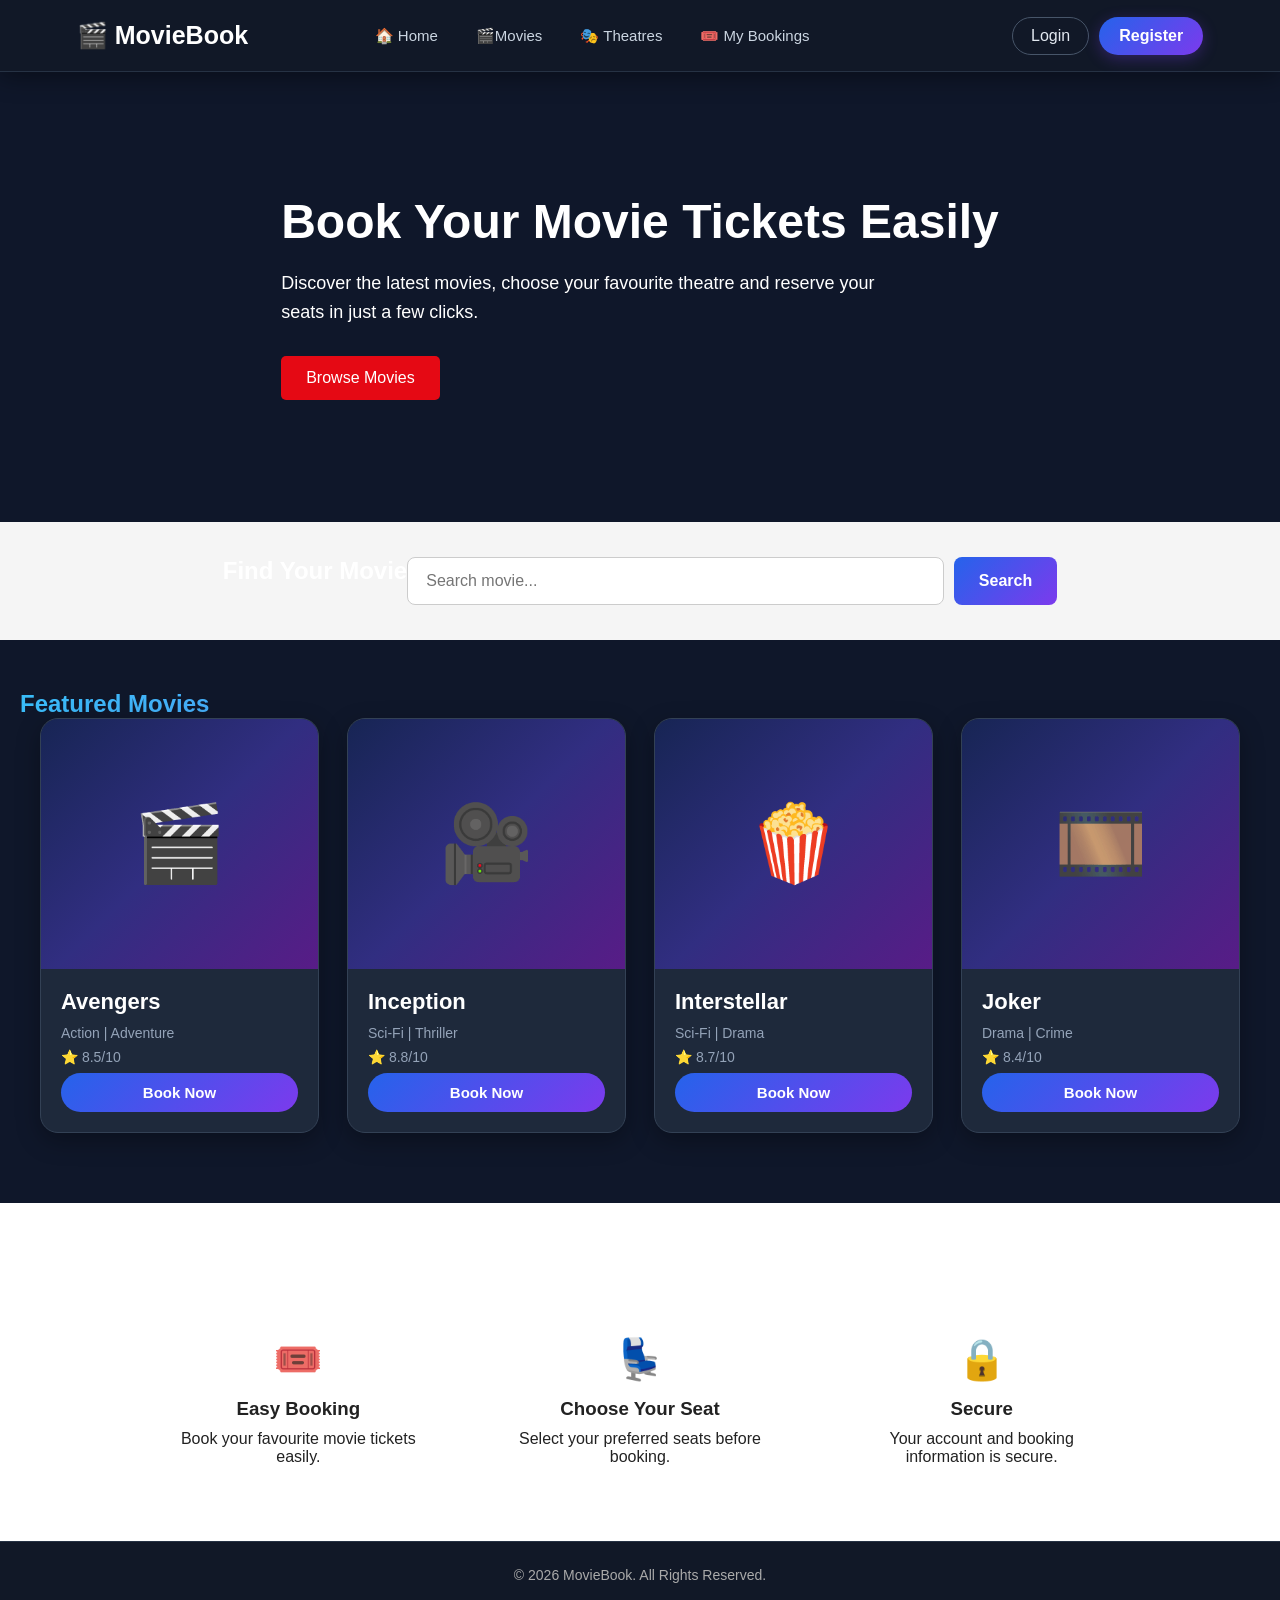
==== commit bfef8ae9: "added project movie reservation system" ====
--- a/index.html
+++ b/index.html
@@ -3,462 +3,267 @@
 
 <head>
     <meta charset="UTF-8">
-
-    <meta name="viewport"
-        content="width=device-width, initial-scale=1.0">
-
-    <title>WeatherNow | Home</title>
+    <meta name="viewport" content="width=device-width, initial-scale=1.0">
+
+    <title>Movie Reservation System</title>
 
     <link rel="stylesheet" href="style.css">
 </head>
 
 <body>
 
-<div class="app-container">
-
-    <!-- NAVBAR -->
-    <header class="header">
-
-        <a href="index.html" class="brand">
-
-            <div class="brand-icon">🌤️</div>
-
-            <div>
-                <h1>Weather<span>Now</span></h1>
-                <p>Your daily weather companion</p>
-            </div>
-
-        </a>
-
-        <nav>
-            <a href="index.html" class="active">Home</a>
-            <a href="forecast.html">Forecast</a>
-            <a href="details.html">Details</a>
-            <a href="sun.html">Sun & Moon</a>
-            <a href="settings.html">Settings</a>
-            <a href="about.html">About</a>
+
+    <!-- Navbar -->
+    <header>
+        <nav class="navbar">
+
+            <!-- Logo -->
+            <a href="index.html" class="logo">
+                🎬 <span>Movie</span>Book
+            </a>
+
+            <!-- Navigation Links -->
+            <ul class="nav-links">
+
+                <li>
+                    <a href="index.html">🏠 Home</a>
+                </li>
+                <li>
+
+                    <a href="movies.html">🎬Movies</a>
+
+
+
+                </li>
+
+                <li>
+                    <a href="theaters1.html">🎭 Theatres</a>
+                </li>
+
+                <li>
+                    <a href="bookings.html">🎟️ My Bookings</a>
+                </li>
+
+                <li>
+                    <a href="login.html">
+
+                    </a>
+                </li>
+
+                <li>
+                    <a href="register.html">
+
+                    </a>
+                </li >
+            </ul>
+
+                <!-- Login / Register -->
+                <div class="nav-buttons">
+
+                    <a href="login.html" class="login-btn">
+                        Login
+                    </a>
+
+                    <a href="register.html" class="register-btn">
+                        Register
+                    </a>
+
+                </div>
 
         </nav>
-
-        <button id="themeBtn" class="theme-btn">
-            🌙
-        </button>
-
     </header>
 
 
-    <!-- SEARCH -->
+
+
+    <!-- Hero Section -->
+    <section class="hero">
+
+        <div class="hero-content">
+
+            <h1>Book Your Movie Tickets Easily</h1>
+
+            <p>
+                Discover the latest movies, choose your favourite
+                theatre and reserve your seats in just a few clicks.
+            </p>
+
+            <a href="movies.html" class="main-btn">
+                Browse Movies
+            </a>
+
+        </div>
+
+    </section>
+
+
+    <!-- Search Section -->
     <section class="search-section">
 
+        <h2>Find Your Movie</h2>
+
         <div class="search-box">
 
-            <span>🔍</span>
-
-            <input
-                type="text"
-                id="cityInput"
-                placeholder="Search city..."
-                autocomplete="off"
-            >
-
-            <button
-                type="button"
-                id="searchBtn">
+            <input type="text" id="movieSearch" placeholder="Search movie...">
+
+            <button onclick="searchMovie()">
                 Search
             </button>
 
         </div>
 
-        <button
-            type="button"
-            id="locationBtn"
-            class="location-btn">
-            📍 Use My Location
-        </button>
-
-    </section>
-
-
-    <!-- HERO -->
-    <section class="weather-hero">
-
-        <div class="hero-left">
-
-            <div class="location-info">
-
-                <div>
-
-                    <span>CURRENT LOCATION</span>
-
-                    <h2 id="cityName">
-                        Pune
-                    </h2>
-
-                    <p id="country">
-                        India
-                    </p>
-
-                </div>
-
-                <div class="date-info">
-
-                    <strong id="dayName">
-                        Today
-                    </strong>
-
-                    <small id="date">
-                        Loading...
-                    </small>
-
-                </div>
-
-            </div>
-
-
-            <div class="main-weather">
-
-                <div
-                    class="weather-icon"
-                    id="weatherIcon">
-                    ☀️
-                </div>
-
-                <div class="temperature">
-
-                    <h1 id="temperature">
-                        --°
-                    </h1>
-
-                    <h3 id="description">
-                        Loading...
-                    </h3>
-
-                    <p>
-                        Feels like
-                        <span id="feels">--°</span>
-                    </p>
-
-                </div>
-
-            </div>
-
-
-            <div class="min-max">
-
-                <div>
-                    <span>🌡️ High</span>
-                    <strong id="highTemp">--°</strong>
-                </div>
-
-                <div>
-                    <span>❄️ Low</span>
-                    <strong id="lowTemp">--°</strong>
-                </div>
-
-            </div>
-
-        </div>
-
-
-        <!-- SUMMARY -->
-        <div class="hero-right">
-
-            <div class="summary-title">
-
-                <span>TODAY'S WEATHER</span>
-
-                <h3>
-                    Weather Summary
-                </h3>
-
-            </div>
-
-
-            <div class="summary-grid">
-
-                <div class="summary-card">
-
-                    <div class="summary-icon">
-                        💨
-                    </div>
-
-                    <div>
-                        <span>Wind</span>
-
-                        <strong id="wind">
-                            -- km/h
-                        </strong>
-
-                        <small>
-                            Current wind
-                        </small>
-                    </div>
-
-                </div>
-
-
-                <div class="summary-card">
-
-                    <div class="summary-icon">
-                        💧
-                    </div>
-
-                    <div>
-                        <span>Humidity</span>
-
-                        <strong id="humidity">
-                            --%
-                        </strong>
-
-                        <small>
-                            Current humidity
-                        </small>
-                    </div>
-
-                </div>
-
-
-                <div class="summary-card">
-
-                    <div class="summary-icon">
-                        ☁️
-                    </div>
-
-                    <div>
-                        <span>Cloud Cover</span>
-
-                        <strong id="clouds">
-                            --%
-                        </strong>
-
-                        <small>
-                            Cloud coverage
-                        </small>
-                    </div>
-
-                </div>
-
-
-                <div class="summary-card">
-
-                    <div class="summary-icon">
-                        👁️
-                    </div>
-
-                    <div>
-                        <span>Visibility</span>
-
-                        <strong id="visibility">
-                            -- km
-                        </strong>
-
-                        <small>
-                            Visibility
-                        </small>
-                    </div>
-
-                </div>
-
-            </div>
-
-        </div>
-
-    </section>
-
-
-    <!-- DETAILS -->
-    <section class="professional-card">
-
-        <div class="section-heading">
-
-            <div>
-                <span>WEATHER DETAILS</span>
-
-                <h2>
-                    Today's Highlights
-                </h2>
-            </div>
-
-            <a href="details.html">
-                View Details →
-            </a>
-
-        </div>
-
-
-        <div class="summary-grid">
-
-            <div class="summary-card">
-
-                <div class="summary-icon">
-                    💨
-                </div>
-
-                <div>
-                    <span>Wind Speed</span>
-
-                    <strong id="detailWind">
-                        -- km/h
-                    </strong>
-
-                    <small>
-                        Current wind
-                    </small>
-                </div>
-
-            </div>
-
-
-            <div class="summary-card">
-
-                <div class="summary-icon">
-                    ⬆️
-                </div>
-
-                <div>
-                    <span>Pressure</span>
-
-                    <strong id="pressure">
-                        -- hPa
-                    </strong>
-
-                    <small>
-                        Atmospheric pressure
-                    </small>
-                </div>
-
-            </div>
-
-
-            <div class="summary-card">
-
-                <div class="summary-icon">
-                    🌡️
-                </div>
-
-                <div>
-                    <span>Feels Like</span>
-
-                    <strong id="detailFeels">
-                        --°
-                    </strong>
-
-                    <small>
-                        Feels like temperature
-                    </small>
-                </div>
-
-            </div>
-
-
-            <div class="summary-card">
-
-                <div class="summary-icon">
-                    💧
-                </div>
-
-                <div>
-                    <span>Humidity</span>
-
-                    <strong id="detailHumidity">
-                        --%
-                    </strong>
-
-                    <small>
-                        Moisture level
-                    </small>
-                </div>
-
-            </div>
-
-        </div>
-
-    </section>
-
-
-    <!-- HOURLY DEMO SECTION -->
-    <section class="professional-card">
-
-        <div class="section-heading">
-
-            <div>
-                <span>HOURLY WEATHER</span>
-
-                <h2>
-                    Today's Forecast
-                </h2>
-            </div>
-
-            <a href="forecast.html">
-                View Forecast →
-            </a>
-
-        </div>
-
-
-        <div class="professional-hourly">
-
-            <div class="professional-hour active">
-                <span>Now</span>
-                <div>🌤️</div>
-                <strong id="hourNow">--°</strong>
-                <small>Current</small>
-            </div>
-
-            <div class="professional-hour">
-                <span>Next</span>
-                <div>🌤️</div>
-                <strong>--°</strong>
-                <small>Forecast</small>
-            </div>
-
-            <div class="professional-hour">
-                <span>Later</span>
-                <div>☁️</div>
-                <strong>--°</strong>
-                <small>Forecast</small>
-            </div>
-
-            <div class="professional-hour">
-                <span>Later</span>
-                <div>🌤️</div>
-                <strong>--°</strong>
-                <small>Forecast</small>
-            </div>
-
-            <div class="professional-hour">
-                <span>Later</span>
-                <div>☁️</div>
-                <strong>--°</strong>
-                <small>Forecast</small>
-            </div>
-
-        </div>
-
-    </section>
-
-
-    <!-- FOOTER -->
+    </section>
+
+
+    <!-- Featured Movies -->
+    <section class="movies-section">
+
+        <h2>Featured Movies</h2>
+
+        <div class="movie-container">
+
+            <!-- Movie 1 -->
+            <div class="movie-card">
+
+                <div class="movie-poster">
+                    🎬
+                </div>
+
+                <div class="movie-info">
+
+                    <h3>Avengers</h3>
+
+                    <p>Action | Adventure</p>
+
+                    <p>⭐ 8.5/10</p>
+
+                    <button onclick="bookMovie('Avengers')">
+                        Book Now
+                    </button>
+
+                </div>
+
+            </div>
+
+
+            <!-- Movie 2 -->
+            <div class="movie-card">
+
+                <div class="movie-poster">
+                    🎥
+                </div>
+
+                <div class="movie-info">
+
+                    <h3>Inception</h3>
+
+                    <p>Sci-Fi | Thriller</p>
+
+                    <p>⭐ 8.8/10</p>
+
+                    <button onclick="bookMovie('Inception')">
+                        Book Now
+                    </button>
+
+                </div>
+
+            </div>
+
+
+            <!-- Movie 3 -->
+            <div class="movie-card">
+
+                <div class="movie-poster">
+                    🍿
+                </div>
+
+                <div class="movie-info">
+
+                    <h3>Interstellar</h3>
+
+                    <p>Sci-Fi | Drama</p>
+
+                    <p>⭐ 8.7/10</p>
+
+                    <button onclick="bookMovie('Interstellar')">
+                        Book Now
+                    </button>
+
+                </div>
+
+            </div>
+
+
+            <!-- Movie 4 -->
+            <div class="movie-card">
+
+                <div class="movie-poster">
+                    🎞️
+                </div>
+
+                <div class="movie-info">
+
+                    <h3>Joker</h3>
+
+                    <p>Drama | Crime</p>
+
+                    <p>⭐ 8.4/10</p>
+
+                    <button onclick="bookMovie('Joker')">
+                        Book Now
+                    </button>
+
+                </div>
+
+            </div>
+
+        </div>
+
+    </section>
+
+
+    <!-- Why Choose Us -->
+    <section class="features">
+
+        <h2>Why Choose MovieBook?</h2>
+
+        <div class="feature-container">
+
+            <div class="feature">
+                <span>🎟️</span>
+                <h3>Easy Booking</h3>
+                <p>Book your favourite movie tickets easily.</p>
+            </div>
+
+            <div class="feature">
+                <span>💺</span>
+                <h3>Choose Your Seat</h3>
+                <p>Select your preferred seats before booking.</p>
+            </div>
+
+            <div class="feature">
+                <span>🔒</span>
+                <h3>Secure</h3>
+                <p>Your account and booking information is secure.</p>
+            </div>
+
+        </div>
+
+    </section>
+
+
+    <!-- Footer -->
     <footer>
 
-        <div class="footer-brand">
-            🌤️ Weather<span>Now</span>
-        </div>
-
         <p>
-            Beautiful weather information, wherever you are.
+            © 2026 MovieBook. All Rights Reserved.
         </p>
 
-        <small>
-            © 2026 WeatherNow • Powered by OpenWeather
-        </small>
-
     </footer>
 
-</div>
-
-
-<script src="script.js"></script>
+
+    <script src="script.js"></script>
 
 </body>
-</html>
+
+</html>
--- a/style.css
+++ b/style.css
@@ -1,10 +1,6 @@
-/* =========================================================
-   WEATHER NOW - CLEAN PROFESSIONAL STYLESHEET
-   ========================================================= */
-
-/* =========================================================
-   RESET
-   ========================================================= */
+/* =========================
+   GLOBAL
+========================= */
 
 * {
     margin: 0;
@@ -12,4313 +8,1695 @@
     box-sizing: border-box;
 }
 
-html {
-    scroll-behavior: smooth;
-}
-
 body {
-    font-family:
-        Inter,
-        -apple-system,
-        BlinkMacSystemFont,
-        "Segoe UI",
-        Roboto,
-        Arial,
-        sans-serif;
-
+    font-family: Arial, sans-serif;
+    background: #0f172a;
+    color: #ffffff;
     min-height: 100vh;
-
-    color: #172033;
-
-    /* Professional light weather background */
-    background:
-        radial-gradient(
-            circle at 8% 8%,
-            rgba(96, 165, 250, 0.20),
-            transparent 28%
-        ),
-        radial-gradient(
-            circle at 92% 18%,
-            rgba(56, 189, 248, 0.16),
-            transparent 30%
-        ),
-        radial-gradient(
-            circle at 50% 100%,
-            rgba(147, 197, 253, 0.16),
-            transparent 35%
-        ),
-        linear-gradient(
-            135deg,
-            #f8fbff 0%,
-            #eef5ff 48%,
-            #f8fbff 100%
-        );
-
-    background-attachment: fixed;
-
-    transition:
-        background 0.35s ease,
-        color 0.3s ease;
-}
-
-button,
-input,
-select {
-    font-family: inherit;
-}
-
-button {
-    cursor: pointer;
-}
-
-a {
-    text-decoration: none;
-    color: inherit;
-}
-
-
-/* =========================================================
-   BACKGROUND ATMOSPHERE
-   ========================================================= */
-
-body::before {
-    content: "";
-
-    position: fixed;
-
-    width: 500px;
-    height: 500px;
-
-    top: -220px;
-    left: -180px;
-
-    border-radius: 50%;
-
-    background:
-        radial-gradient(
-            circle,
-            rgba(59, 130, 246, 0.15),
-            transparent 68%
-        );
-
-    pointer-events: none;
-
-    z-index: -1;
-
-    filter: blur(25px);
-}
-
-body::after {
-    content: "";
-
-    position: fixed;
-
-    width: 550px;
-    height: 550px;
-
-    right: -240px;
-    bottom: -260px;
-
-    border-radius: 50%;
-
-    background:
-        radial-gradient(
-            circle,
-            rgba(14, 165, 233, 0.13),
-            transparent 68%
-        );
-
-    pointer-events: none;
-
-    z-index: -1;
-
-    filter: blur(28px);
-}
-
-
-/* =========================================================
-   MAIN CONTAINER
-   ========================================================= */
-
-.app-container {
-    width: min(1180px, 94%);
-    margin: 0 auto;
-}
-
-
-/* =========================================================
-   HEADER
-   ========================================================= */
-
-.header {
-    min-height: 82px;
+}
+
+
+/* =========================
+   NAVBAR
+========================= */
+
+header {
+    position: sticky;
+    top: 0;
+    z-index: 1000;
+}
+
+.navbar {
+    min-height: 72px;
+    padding: 0 6%;
 
     display: flex;
     align-items: center;
     justify-content: space-between;
 
-    gap: 25px;
-
-    padding: 18px 0;
-
-    border-bottom: 1px solid rgba(148, 163, 184, 0.25);
-}
-
-.brand {
+    background: #111827;
+    border-bottom: 1px solid #263244;
+
+    box-shadow: 0 5px 25px rgba(0, 0, 0, 0.4);
+}
+
+
+/* Logo */
+
+.logo {
+    color: #ffffff;
+    text-decoration: none;
+
+    font-size: 25px;
+    font-weight: bold;
+
+    white-space: nowrap;
+
+    transition: 0.3s;
+}
+
+.logo:hover {
+    transform: scale(1.05);
+}
+
+
+/* Navigation */
+
+.nav-links {
     display: flex;
     align-items: center;
-
-    gap: 12px;
-
-    min-width: 210px;
-}
-
-.brand-icon {
-    width: 48px;
-    height: 48px;
-
+    gap: 8px;
+
+    list-style: none;
+}
+
+.nav-links a {
+    color: #cbd5e1;
+    text-decoration: none;
+
+    padding: 11px 15px;
+
+    border-radius: 25px;
+
+    font-size: 15px;
+    font-weight: 500;
+
+    transition: 0.3s ease;
+}
+
+.nav-links a:hover {
+    color: #ffffff;
+
+    background: rgba(56, 189, 248, 0.12);
+
+    transform: translateY(-2px);
+}
+
+
+/* Active */
+
+.nav-links a.active {
+    color: #ffffff;
+
+    background: linear-gradient(
+        135deg,
+        #2563eb,
+        #7c3aed
+    );
+
+    box-shadow:
+        0 4px 15px rgba(124, 58, 237, 0.35);
+}
+
+
+/* =========================
+   NAV BUTTONS
+========================= */
+
+.nav-buttons {
     display: flex;
     align-items: center;
-    justify-content: center;
-
-    border-radius: 15px;
+    gap: 10px;
+}
+
+.login-btn,
+.register-btn {
+    text-decoration: none;
+    border-radius: 25px;
+    transition: 0.3s;
+}
+
+
+/* Login */
+
+.login-btn {
+    color: #e2e8f0;
+
+    padding: 9px 18px;
+
+    border: 1px solid #475569;
+}
+
+.login-btn:hover {
+    color: #ffffff;
+
+    border-color: #38bdf8;
+
+    background: rgba(56, 189, 248, 0.1);
+}
+
+
+/* Register */
+
+.register-btn {
+    color: #ffffff;
+
+    padding: 10px 20px;
+
+    font-weight: 600;
+
+    background: linear-gradient(
+        135deg,
+        #2563eb,
+        #7c3aed
+    );
+
+    box-shadow:
+        0 4px 15px rgba(124, 58, 237, 0.3);
+}
+
+.register-btn:hover {
+    transform: translateY(-2px);
+
+    box-shadow:
+        0 7px 22px rgba(124, 58, 237, 0.5);
+}
+
+
+/* =========================
+   HERO
+========================= */
+
+.hero {
+    height: 450px;
+
+    display: flex;
+    align-items: center;
+
+    background:
+        linear-gradient(
+            rgba(0, 0, 0, 0.7),
+            rgba(0, 0, 0, 0.7)
+        ),
+    
+")
+        center/cover;
+}
+
+.hero-content {
+    max-width: 1200px;
+    margin: auto;
+    padding: 20px;
+
+    color: white;
+}
+
+.hero h1 {
+    font-size: 48px;
+    margin-bottom: 20px;
+}
+
+.hero p {
+    max-width: 600px;
+
+    font-size: 18px;
+    line-height: 1.6;
+
+    margin-bottom: 30px;
+}
+
+.main-btn {
+    display: inline-block;
+
+    background: #e50914;
+    color: white;
+
+    padding: 13px 25px;
+
+    text-decoration: none;
+
+    border-radius: 5px;
+}
+
+
+/* =========================
+   PAGE HEADER
+========================= */
+
+.page-header {
+    text-align: center;
+
+    padding: 60px 20px 40px;
 
     background:
         linear-gradient(
             135deg,
-            #dbeafe,
-            #eff6ff
+            #141e30,
+            #243b55
         );
 
-    border: 1px solid #dbeafe;
+    color: white;
+}
+
+.page-header h1 {
+    font-size: 42px;
+
+    margin-bottom: 12px;
+
+    background: linear-gradient(
+        135deg,
+        #38bdf8,
+        #8b5cf6
+    );
+
+    -webkit-background-clip: text;
+    -webkit-text-fill-color: transparent;
+}
+
+.page-header p {
+    font-size: 17px;
+    color: #dcdcdc;
+}
+
+
+/* =========================
+   SEARCH
+========================= */
+
+.search-section {
+    display: flex;
+    justify-content: center;
+
+    padding: 35px 20px;
+
+    background: #f5f5f5;
+}
+
+.search-box {
+    width: 100%;
+    max-width: 650px;
+
+    display: flex;
+    gap: 10px;
+}
+
+.search-box input {
+    flex: 1;
+
+    padding: 14px 18px;
+
+    border: 1px solid #ccc;
+    border-radius: 8px;
+
+    font-size: 16px;
+
+    outline: none;
+}
+
+.search-box input:focus {
+    border-color: #2563eb;
 
     box-shadow:
-        0 8px 20px rgba(37, 99, 235, 0.08);
-
-    font-size: 26px;
-}
-
-.brand h1 {
-    font-size: 21px;
-    font-weight: 800;
-
-    letter-spacing: -0.5px;
-}
-
-.brand h1 span {
-    color: #2563eb;
-}
-
-.brand p {
-    margin-top: 3px;
-
-    color: #7b8799;
-
-    font-size: 11px;
-}
-
-/* =========================================
-   PREMIUM NAVIGATION BAR
-========================================= */
-
-.header {
-    position: sticky;
-    top: 15px;
-    z-index: 1000;
-
-    min-height: 76px;
-
-    display: flex;
-    align-items: center;
-    justify-content: space-between;
-
-    padding: 12px 16px 12px 20px;
-
-    background: rgba(255, 255, 255, 0.78);
-
-    border: 1px solid rgba(255, 255, 255, 0.9);
-
-    border-radius: 22px;
-
-    backdrop-filter: blur(22px);
-    -webkit-backdrop-filter: blur(22px);
+        0 0 5px rgba(37, 99, 235, 0.3);
+}
+
+.search-box button {
+    padding: 14px 25px;
+
+    border: none;
+    border-radius: 8px;
+
+    background: linear-gradient(
+        135deg,
+        #2563eb,
+        #7c3aed
+    );
+
+    color: white;
+
+    font-size: 16px;
+    font-weight: bold;
+
+    cursor: pointer;
+
+    transition: 0.3s;
+}
+
+.search-box button:hover {
+    transform: translateY(-2px);
 
     box-shadow:
-        0 12px 35px rgba(30, 100, 160, 0.10);
-
-    transition: 0.3s ease;
-}
-
-
-/* =========================================
-   LOGO / BRAND
-========================================= */
-
-.brand {
-    display: flex;
-    align-items: center;
-
-    gap: 11px;
-
-    text-decoration: none;
-
-    min-width: 205px;
-}
-
-.brand-icon {
-    width: 48px;
-    height: 48px;
+        0 6px 18px rgba(124, 58, 237, 0.35);
+}
+
+
+/* =========================
+   MOVIES
+========================= */
+
+.movies-section {
+    padding: 50px 20px 70px;
+}
+
+.movie-container {
+    max-width: 1200px;
+
+    margin: auto;
+
+    display: grid;
+
+    grid-template-columns:
+        repeat(auto-fit, minmax(240px, 1fr));
+
+    gap: 28px;
+}
+
+.movie-card {
+    overflow: hidden;
+
+    background: #1e293b;
+
+    border: 1px solid #334155;
+
+    border-radius: 18px;
+
+    box-shadow:
+        0 8px 25px rgba(0, 0, 0, 0.3);
+
+    transition: 0.35s;
+}
+
+.movie-card:hover {
+    transform: translateY(-10px);
+
+    border-color: #6366f1;
+
+    box-shadow:
+        0 15px 35px rgba(79, 70, 229, 0.25);
+}
+
+.movie-poster {
+    height: 250px;
 
     display: flex;
     align-items: center;
     justify-content: center;
 
-    font-size: 25px;
-
-    border-radius: 15px;
+    font-size: 75px;
 
     background:
         linear-gradient(
             135deg,
-            #eaf7ff,
-            #d4edff
+            #172554,
+            #312e81,
+            #581c87
         );
+}
+
+.movie-info {
+    padding: 20px;
+}
+
+.movie-info h3 {
+    font-size: 22px;
+
+    margin-bottom: 10px;
+}
+
+.movie-info p {
+    color: #94a3b8;
+
+    font-size: 14px;
+
+    margin-bottom: 8px;
+}
+
+.movie-info button {
+    width: 100%;
+
+    margin-top: 12px;
+
+    padding: 11px;
+
+    border: none;
+    border-radius: 25px;
+
+    background: linear-gradient(
+        135deg,
+        #2563eb,
+        #7c3aed
+    );
+
+    color: white;
+
+    font-size: 15px;
+    font-weight: bold;
+
+    cursor: pointer;
+
+    transition: 0.3s;
+}
+
+.movie-info button:hover {
+    transform: translateY(-2px);
 
     box-shadow:
-        0 6px 15px
-        rgba(35, 132, 223, 0.12);
+        0 7px 20px rgba(124, 58, 237, 0.4);
+}
+
+
+/* =========================
+   THEATRES
+========================= */
+
+.theatre-section {
+    padding: 50px 20px;
+
+    background: #f8f8f8;
+
+    min-height: 400px;
+}
+
+.theatre-container {
+    max-width: 1100px;
+
+    margin: auto;
+
+    display: grid;
+
+    grid-template-columns:
+        repeat(3, 1fr);
+
+    gap: 25px;
+}
+
+
+/* Theatre Card */
+
+.theatre-card {
+    background: white;
+
+    border-radius: 15px;
+
+    padding: 30px 25px;
+
+    display: flex;
+    align-items: center;
+
+    gap: 20px;
+
+    box-shadow:
+        0 5px 20px rgba(0, 0, 0, 0.10);
 
     transition: 0.3s ease;
 }
 
-.brand:hover .brand-icon {
-    transform: rotate(-5deg) scale(1.06);
-}
-
-.brand h1 {
-    margin: 0;
-
-    color: #172033;
-
-    font-size: 21px;
-
-    font-weight: 800;
-
-    letter-spacing: -0.5px;
-}
-
-.brand h1 span {
-    color: #2384df;
-}
-
-.brand p {
-    margin: 2px 0 0;
-
-    color: #8a98a8;
-
-    font-size: 9px;
-
-    letter-spacing: .2px;
-}
-
-
-/* =========================================
-   NAVIGATION
-========================================= */
-
-.header nav {
-    display: flex;
-    align-items: center;
-
-    gap: 5px;
-
-    padding: 5px;
-
-    background:
-        rgba(239, 247, 253, 0.72);
-
-    border:
-        1px solid
-        rgba(218, 234, 246, .8);
-
-    border-radius: 15px;
-}
-
-
-.header nav a {
-    position: relative;
-
-    display: flex;
-    align-items: center;
-    justify-content: center;
-
-    padding: 10px 14px;
-
-    color: #66778a;
-
-    text-decoration: none;
-
-    font-size: 12px;
-
-    font-weight: 650;
-
-    border-radius: 11px;
-
-    transition:
-        color .25s ease,
-        background .25s ease,
-        transform .25s ease,
-        box-shadow .25s ease;
-}
-
-
-/* Hover */
-
-.header nav a:hover {
-    color: #2384df;
-
-    background:
-        rgba(255,255,255,.9);
-
-    transform: translateY(-1px);
-}
-
-
-/* Active */
-
-.header nav a.active {
-    color: white;
-
-    background:
-        linear-gradient(
-            135deg,
-            #2992ed,
-            #126bc7
-        );
+.theatre-card:hover {
+    transform: translateY(-8px);
 
     box-shadow:
-        0 6px 16px
-        rgba(35, 132, 223, .25);
-}
-
-
-/* Active small glow */
-
-.header nav a.active::after {
-    content: "";
-
-    position: absolute;
-
-    bottom: 3px;
-    left: 50%;
-
-    width: 4px;
-    height: 4px;
-
-    transform: translateX(-50%);
-
-    background: white;
-
-    border-radius: 50%;
-
-    opacity: .9;
-}
-
-
-/* =========================================
-   THEME BUTTON
-========================================= */
-
-.theme-btn {
-    width: 45px;
-    height: 45px;
-
-    display: flex;
-    align-items: center;
-    justify-content: center;
-
-    border: 1px solid #dceaf5;
-
-    border-radius: 14px;
-
-    background:
-        linear-gradient(
-            135deg,
-            #f8fcff,
-            #eaf6ff
-        );
-
-    color: #2384df;
-
-    font-size: 18px;
-
-    cursor: pointer;
-
-    transition:
-        .25s ease;
-}
-
-.theme-btn:hover {
-    transform:
-        rotate(12deg)
-        scale(1.05);
-
-    box-shadow:
-        0 7px 18px
-        rgba(35,132,223,.16);
-}
-
-
-/* =========================================
-   DARK MODE NAVBAR
-========================================= */
-
-body.dark .header {
-    background:
-        rgba(8, 29, 49, .82);
-
-    border-color:
-        rgba(255,255,255,.08);
-
-    box-shadow:
-        0 12px 35px
-        rgba(0,0,0,.25);
-}
-
-body.dark .brand h1 {
-    color: white;
-}
-
-body.dark .brand p {
-    color: #91a8bc;
-}
-
-body.dark .brand-icon {
-    background:
-        rgba(255,255,255,.08);
-}
-
-body.dark .header nav {
-    background:
-        rgba(255,255,255,.05);
-
-    border-color:
-        rgba(255,255,255,.07);
-}
-
-body.dark .header nav a {
-    color: #9eb4c9;
-}
-
-body.dark .header nav a:hover {
-    color: white;
-
-    background:
-        rgba(255,255,255,.08);
-}
-
-body.dark .header nav a.active {
-    color: white;
-
-    background:
-        linear-gradient(
-            135deg,
-            #278ce9,
-            #126bc7
-        );
-}
-
-body.dark .theme-btn {
-    background:
-        rgba(255,255,255,.07);
-
-    border-color:
-        rgba(255,255,255,.08);
-
-    color: #ffd45a;
-}
-
-
-/* =========================================
-   TABLET
-========================================= */
-
-@media (max-width: 1050px) {
-
-    .header {
-        flex-wrap: wrap;
-
-        gap: 12px;
-    }
-
-    .header nav {
-        order: 3;
-
-        width: 100%;
-
-        justify-content: center;
-    }
-
-}
-
-
-/* =========================================
-   MOBILE
-========================================= */
-
-@media (max-width: 650px) {
-
-    .header {
-        top: 8px;
-
-        padding: 12px;
-
-        border-radius: 18px;
-    }
-
-    .brand {
-        min-width: auto;
-    }
-
-    .brand-icon {
-        width: 42px;
-        height: 42px;
-
-        font-size: 21px;
-    }
-
-    .brand h1 {
-        font-size: 18px;
-    }
-
-    .brand p {
-        font-size: 8px;
-    }
-
-    .theme-btn {
-        width: 42px;
-        height: 42px;
-    }
-
-    .header nav {
-        overflow-x: auto;
-
-        justify-content: flex-start;
-
-        width: 100%;
-
-        scrollbar-width: none;
-    }
-
-    .header nav::-webkit-scrollbar {
-        display: none;
-    }
-
-    .header nav a {
-        flex-shrink: 0;
-
-        padding: 9px 12px;
-
-        font-size: 11px;
-    }
-
-}
-
-
-/* =========================================
-   VERY SMALL MOBILE
-========================================= */
-
-@media (max-width: 400px) {
-
-    .brand p {
-        display: none;
-    }
-
-    .header nav a {
-        padding: 8px 10px;
-
-        font-size: 10px;
-    }
-
-}
-
-
-
-/* =========================================================
-   THEME BUTTON
-   ========================================================= */
-
-.theme-btn {
-    width: 42px;
-    height: 42px;
-
-    display: flex;
-    align-items: center;
-    justify-content: center;
-
-    border: 1px solid #dbe3ef;
-
-    border-radius: 12px;
-
-    background: rgba(255, 255, 255, 0.85);
-
-    font-size: 18px;
-
-    box-shadow:
-        0 5px 15px rgba(15, 23, 42, 0.05);
-
-    transition:
-        transform 0.2s ease,
-        background 0.2s ease;
-}
-
-.theme-btn:hover {
-    transform: translateY(-2px);
-
-    background: #ffffff;
-}
-
-
-/* =========================================================
-   HERO / PAGE HEADER
-   ========================================================= */
-
-.forecast-hero {
-    margin-top: 42px;
-
-    display: flex;
-    align-items: center;
-    justify-content: space-between;
-
-    gap: 25px;
-}
-
-.page-label,
-.section-heading > div > span,
-.current-label {
-    display: block;
-
-    color: #2563eb;
-
-    font-size: 11px;
-    font-weight: 800;
-
-    letter-spacing: 1.5px;
-}
-
-.forecast-hero h2 {
-    margin-top: 7px;
-
-    font-size: 38px;
-    line-height: 1.1;
-
-    letter-spacing: -1px;
-}
-
-.forecast-hero p {
-    margin-top: 8px;
-
-    color: #718096;
-
-    font-size: 14px;
-}
-
-
-/* =========================================================
-   LOCATION CARD
-   ========================================================= */
-
-.forecast-location {
-    display: flex;
-    align-items: center;
-
-    gap: 12px;
-
-    padding: 13px 17px;
-
-    border: 1px solid rgba(226, 232, 240, 0.9);
-
-    border-radius: 14px;
-
-    background: rgba(255, 255, 255, 0.78);
-
-    backdrop-filter: blur(12px);
-
-    box-shadow:
-        0 8px 25px rgba(15, 23, 42, 0.06);
-}
-
-.forecast-location > span {
-    width: 38px;
-    height: 38px;
-
-    display: flex;
-    align-items: center;
-    justify-content: center;
-
-    border-radius: 11px;
-
-    background: #eff6ff;
-
-    font-size: 18px;
-}
-
-.forecast-location strong {
-    display: block;
-
-    font-size: 14px;
-}
-
-.forecast-location small {
-    display: block;
-
-    margin-top: 3px;
-
-    color: #7c8798;
-
-    font-size: 11px;
-}
-
-
-/* =========================================================
-   SEARCH
-   ========================================================= */
-
-.forecast-search {
-    margin-top: 28px;
-
-    display: flex;
-    align-items: center;
-
-    gap: 12px;
-}
-
-.search-box {
-    height: 50px;
-
-    display: flex;
-    align-items: center;
-
-    flex: 1;
-
-    padding: 5px 6px 5px 16px;
-
-    border: 1px solid #dfe5ee;
-
-    border-radius: 13px;
-
-    background: rgba(255, 255, 255, 0.90);
-
-    backdrop-filter: blur(10px);
-
-    box-shadow:
-        0 6px 20px rgba(15, 23, 42, 0.05);
-}
-
-.search-box > span {
-    color: #94a3b8;
-
-    font-size: 17px;
-}
-
-.search-box input {
-    flex: 1;
-
-    min-width: 0;
-
-    border: none;
-    outline: none;
-
-    padding: 0 12px;
-
-    background: transparent;
-
-    color: #172033;
-
-    font-size: 14px;
-}
-
-.search-box input::placeholder {
-    color: #9aa5b5;
-}
-
-.search-box button {
-    height: 40px;
-
-    padding: 0 20px;
-
-    border: none;
-
-    border-radius: 9px;
+        0 10px 30px rgba(0, 0, 0, 0.18);
+}
+
+
+/* Theatre Icon */
+
+.theatre-icon {
+    width: 70px;
+    height: 70px;
 
     background:
         linear-gradient(
             135deg,
             #2563eb,
-            #3b82f6
+            #7c3aed
         );
 
-    color: #ffffff;
-
-    font-size: 13px;
-    font-weight: 700;
-
-    box-shadow:
-        0 5px 14px rgba(37, 99, 235, 0.18);
-
-    transition:
-        background 0.2s ease,
-        transform 0.2s ease,
-        box-shadow 0.2s ease;
-}
-
-.search-box button:hover {
-    background:
-        linear-gradient(
-            135deg,
-            #1d4ed8,
-            #2563eb
-        );
-
-    transform: translateY(-1px);
-
-    box-shadow:
-        0 8px 18px rgba(37, 99, 235, 0.25);
-}
-
-.location-btn {
-    height: 50px;
-
-    padding: 0 18px;
-
-    border: 1px solid #dce4ef;
-
-    border-radius: 13px;
-
-    background: rgba(255, 255, 255, 0.90);
-
-    color: #334155;
-
-    font-size: 13px;
-    font-weight: 800;
-
-    white-space: nowrap;
-
-    box-shadow:
-        0 5px 16px rgba(15, 23, 42, 0.04);
-
-    transition:
-        background 0.2s ease,
-        border-color 0.2s ease,
-        transform 0.2s ease;
-}
-
-.location-btn:hover {
-    background: #ffffff;
-
-    border-color: #bfdbfe;
-
-    transform: translateY(-1px);
-}
-
-
-/* =========================================================
-   CURRENT WEATHER CARD
-   ========================================================= */
-
-.forecast-current-card {
-    margin-top: 25px;
-
-    display: grid;
-
-    grid-template-columns: 1.3fr 1fr;
-
-    gap: 20px;
-
-    padding: 28px;
-
-    border-radius: 22px;
-
-    background:
-        linear-gradient(
-            135deg,
-            #2563eb 0%,
-            #3b82f6 55%,
-            #0ea5e9 100%
-        );
-
-    color: #ffffff;
-
-    border: 1px solid rgba(255, 255, 255, 0.18);
-
-    box-shadow:
-        0 18px 45px rgba(37, 99, 235, 0.22);
-
-    position: relative;
-
-    overflow: hidden;
-}
-
-
-/* Soft glow inside weather card */
-
-.forecast-current-card::after {
-    content: "";
-
-    position: absolute;
-
-    width: 260px;
-    height: 260px;
-
-    right: -100px;
-    top: -120px;
-
     border-radius: 50%;
-
-    background: rgba(255, 255, 255, 0.10);
-
-    filter: blur(10px);
-
-    pointer-events: none;
-}
-
-.forecast-current-card .current-label {
-    color: #dbeafe;
-}
-
-.forecast-current-card h3 {
-    margin-top: 7px;
-
-    font-size: 15px;
-    font-weight: 500;
-
-    color: #e0edff;
-}
-
-.current-temperature {
-    margin-top: 18px;
-
-    display: flex;
-    align-items: center;
-
-    gap: 13px;
-}
-
-.forecast-main-icon {
-    width: 75px;
-    height: 75px;
 
     display: flex;
     align-items: center;
     justify-content: center;
 
-    border-radius: 20px;
-
-    background: rgba(255, 255, 255, 0.13);
-
-    border: 1px solid rgba(255, 255, 255, 0.10);
-
-    font-size: 45px;
-}
-
-.forecast-main-icon img {
-    width: 78px;
-    height: 78px;
-
-    object-fit: contain;
-}
-
-.current-temperature > strong {
-    font-size: 54px;
-    line-height: 1;
-
-    letter-spacing: -2px;
-}
-
-.current-temperature > div:last-child {
-    display: flex;
-    flex-direction: column;
-
-    gap: 5px;
-}
-
-.current-temperature > div:last-child > span {
-    font-size: 14px;
-    font-weight: 700;
-}
-
-.current-temperature small {
-    color: #dbeafe;
-
-    font-size: 11px;
-}
-
-.current-temperature small strong {
-    color: #ffffff;
-}
-
-
-/* =========================================================
-   WEATHER MINI STATS
-   ========================================================= */
-
-.current-weather-stats {
-    display: grid;
-
-    grid-template-columns: 1fr 1fr;
-
-    gap: 10px;
-
-    align-content: center;
-}
-
-.mini-stat {
-    min-height: 78px;
-
-    display: flex;
-    align-items: center;
-
-    gap: 11px;
-
-    padding: 13px;
-
-    border: 1px solid rgba(255, 255, 255, 0.13);
-
-    border-radius: 14px;
-
-    background: rgba(255, 255, 255, 0.10);
-
-    backdrop-filter: blur(8px);
-}
-
-.mini-stat > span {
-    width: 35px;
-    height: 35px;
-
-    display: flex;
-    align-items: center;
-    justify-content: center;
-
-    border-radius: 10px;
-
-    background: rgba(255, 255, 255, 0.12);
-
-    font-size: 17px;
-}
-
-.mini-stat small {
-    display: block;
-
-    color: #bfdbfe;
-
-    font-size: 10px;
-}
-
-.mini-stat strong {
-    display: block;
-
-    margin-top: 4px;
-
-    font-size: 14px;
-}
-
-
-/* =========================================================
-   SECTIONS
-   ========================================================= */
-
-.forecast-section {
-    margin-top: 42px;
-}
-
-.section-heading {
-    display: flex;
-    align-items: flex-end;
-    justify-content: space-between;
-
-    gap: 20px;
-
-    margin-bottom: 17px;
-}
-
-.section-heading h2 {
-    margin-top: 5px;
-
-    font-size: 22px;
-
-    letter-spacing: -0.5px;
-}
-
-.section-note {
-    color: #8a96a8;
-
-    font-size: 12px;
-}
-
-
-/* =========================================================
-   HOURLY FORECAST
-   ========================================================= */
-
-.hourly-forecast {
-    display: flex;
-
-    gap: 12px;
-
-    overflow-x: auto;
-
-    padding: 3px 2px 10px;
-
-    scrollbar-width: thin;
-}
-
-.hourly-forecast::-webkit-scrollbar {
-    height: 5px;
-}
-
-.hourly-forecast::-webkit-scrollbar-thumb {
-    background: #cbd5e1;
-
-    border-radius: 20px;
-}
-
-.forecast-hour-card {
-    min-width: 115px;
-
-    padding: 17px 13px;
-
-    display: flex;
-    flex-direction: column;
-    align-items: center;
-
-    border: 1px solid rgba(226, 232, 240, 0.95);
-
-    border-radius: 17px;
-
-    background: rgba(255, 255, 255, 0.82);
-
-    backdrop-filter: blur(10px);
-
-    box-shadow:
-        0 7px 20px rgba(15, 23, 42, 0.045);
-
-    transition:
-        transform 0.2s ease,
-        border-color 0.2s ease,
-        box-shadow 0.2s ease;
-}
-
-.forecast-hour-card:hover {
-    transform: translateY(-4px);
-
-    border-color: #bfdbfe;
-
-    box-shadow:
-        0 12px 28px rgba(37, 99, 235, 0.11);
-}
-
-.forecast-hour-card.active {
-    border-color: #2563eb;
-
-    background:
-        linear-gradient(
-            180deg,
-            #eff6ff,
-            #ffffff
-        );
-
-    box-shadow:
-        0 10px 25px rgba(37, 99, 235, 0.12);
-}
-
-.forecast-hour-card > span {
-    color: #64748b;
-
-    font-size: 11px;
-    font-weight: 700;
-}
-
-.forecast-hour-card.active > span {
-    color: #2563eb;
-}
-
-.forecast-hour-icon {
-    width: 58px;
-    height: 58px;
-
-    margin: 9px 0 3px;
-
-    display: flex;
-    align-items: center;
-    justify-content: center;
-
-    font-size: 31px;
-}
-
-.forecast-hour-icon img {
-    width: 58px;
-    height: 58px;
-
-    object-fit: contain;
-}
-
-.forecast-hour-card > strong {
-    font-size: 20px;
-}
-
-.forecast-hour-card > small {
-    max-width: 90px;
-
-    margin-top: 4px;
-
-    overflow: hidden;
-
-    color: #7b8799;
-
-    font-size: 10px;
-
-    text-align: center;
-
-    white-space: nowrap;
-
-    text-overflow: ellipsis;
-}
-
-.rain-probability {
-    margin-top: 11px;
-
-    padding: 4px 7px;
-
-    border-radius: 6px;
-
-    background: #eff6ff;
-
-    color: #2563eb;
-
-    font-size: 9px;
-    font-weight: 700;
-}
-
-
-/* =========================================================
-   DAILY FORECAST
-   ========================================================= */
-
-.daily-forecast {
-    overflow: hidden;
-
-    border: 1px solid rgba(226, 232, 240, 0.95);
-
-    border-radius: 18px;
-
-    background: rgba(255, 255, 255, 0.84);
-
-    backdrop-filter: blur(12px);
-
-    box-shadow:
-        0 8px 25px rgba(15, 23, 42, 0.04);
-}
-
-.forecast-day-row {
-    min-height: 82px;
-
-    display: grid;
-
-    grid-template-columns:
-        1.1fr
-        1.5fr
-        0.6fr
-        0.5fr;
-
-    align-items: center;
-
-    gap: 18px;
-
-    padding: 12px 20px;
-
-    border-bottom: 1px solid #edf0f5;
-
-    transition:
-        background 0.2s ease;
-}
-
-.forecast-day-row:last-child {
-    border-bottom: none;
-}
-
-.forecast-day-row:hover {
-    background: #f8fafc;
-}
-
-.forecast-day-row.today {
-    background:
-        linear-gradient(
-            90deg,
-            #eff6ff,
-            #ffffff
-        );
-}
-
-.forecast-day-name strong {
-    display: block;
-
-    font-size: 13px;
-}
-
-.forecast-day-name small {
-    display: block;
-
-    margin-top: 4px;
-
-    color: #8b96a7;
-
-    font-size: 10px;
-}
-
-.forecast-day-weather {
-    display: flex;
-    align-items: center;
-
-    gap: 10px;
-}
-
-.daily-icon {
-    width: 45px;
-    height: 45px;
-
-    display: flex;
-    align-items: center;
-    justify-content: center;
-
-    font-size: 27px;
-}
-
-.daily-icon img {
-    width: 48px;
-    height: 48px;
-
-    object-fit: contain;
-}
-
-.forecast-day-weather strong {
-    display: block;
-
-    font-size: 12px;
-}
-
-.forecast-day-weather small {
-    display: block;
-
-    margin-top: 3px;
-
-    color: #8b96a7;
-
-    font-size: 10px;
-}
-
-.daily-rain {
-    color: #2563eb;
-
-    font-size: 11px;
-    font-weight: 700;
-}
-
-.daily-temp {
-    display: flex;
-    align-items: center;
-    justify-content: flex-end;
-
-    gap: 9px;
-}
-
-.daily-temp strong {
-    color: #172033;
+    font-size: 32px;
+
+    flex-shrink: 0;
+}
+
+
+/* Theatre Information */
+
+.theatre-info {
+    flex: 1;
+}
+
+.theatre-info h2 {
+    margin: 0 0 12px;
+
+    font-size: 23px;
+
+    color: #222;
+}
+
+.theatre-info p {
+    margin: 7px 0;
+
+    color: #666;
 
     font-size: 15px;
 }
 
-.daily-temp span {
-    color: #94a3b8;
-
-    font-size: 14px;
-}
-
-
-/* =========================================================
-   INSIGHTS
-   ========================================================= */
-
-.forecast-insights {
-    margin-top: 20px;
-
-    display: grid;
-
-    grid-template-columns:
-        repeat(4, 1fr);
-
-    gap: 13px;
-}
-
-.insight-card {
-    display: flex;
-    align-items: center;
-
-    gap: 12px;
-
-    padding: 15px;
-
-    border: 1px solid rgba(226, 232, 240, 0.95);
-
-    border-radius: 15px;
-
-    background: rgba(255, 255, 255, 0.82);
-
-    backdrop-filter: blur(10px);
-
-    box-shadow:
-        0 6px 20px rgba(15, 23, 42, 0.035);
-
-    transition:
-        transform 0.2s ease,
-        border-color 0.2s ease;
-}
-
-.insight-card:hover {
-    transform: translateY(-3px);
-
-    border-color: #bfdbfe;
-}
-
-.insight-icon {
-    width: 40px;
-    height: 40px;
-
-    flex-shrink: 0;
-
-    display: flex;
-    align-items: center;
-    justify-content: center;
-
-    border-radius: 11px;
-
-    background: #eff6ff;
-
-    font-size: 19px;
-}
-
-.insight-card span {
-    display: block;
-
-    color: #8b96a7;
-
-    font-size: 9px;
-    font-weight: 800;
-
-    letter-spacing: 1px;
-}
-
-.insight-card strong {
-    display: block;
-
-    margin-top: 4px;
-
-    font-size: 13px;
-}
-
-
-/* =========================================================
-   PAGE CARDS / SETTINGS
-   ========================================================= */
-
-.page-card,
-.settings-card,
-.setting-card,
-.settings-item,
-.setting-item {
-    background: rgba(255, 255, 255, 0.82);
-
-    border: 1px solid rgba(226, 232, 240, 0.95);
-
-    border-radius: 18px;
-
-    backdrop-filter: blur(12px);
-
-    box-shadow:
-        0 7px 22px rgba(15, 23, 42, 0.04);
-}
-
-.page-card {
-    padding: 25px;
-
-    margin-bottom: 20px;
-}
-
-.page-card h2 {
-    margin-bottom: 20px;
-}
-
-
-/* =========================================================
-   PAGE TITLE
-   ========================================================= */
-
-.page-title {
-    margin: 30px 0 25px;
-}
-
-.page-title h2 {
-    font-size: 38px;
-}
-
-.page-title p {
-    color: #718096;
-
-    margin-top: 8px;
-}
-
-
-/* =========================================================
-   DETAILS GRID
-   ========================================================= */
-
-.details-grid {
-    display: grid;
-
-    grid-template-columns:
-        repeat(4, 1fr);
-
-    gap: 15px;
-}
-
-.detail-large-card {
-    padding: 25px;
-
-    min-height: 180px;
-
-    background: rgba(255, 255, 255, 0.82);
-
-    border: 1px solid rgba(226, 232, 240, 0.95);
-
-    border-radius: 18px;
-
-    backdrop-filter: blur(12px);
-
-    box-shadow:
-        0 7px 22px rgba(15, 23, 42, 0.04);
-
-    transition:
-        transform 0.25s ease,
-        border-color 0.25s ease,
-        box-shadow 0.25s ease;
-}
-
-.detail-large-card:hover {
-    transform: translateY(-4px);
-
-    border-color: #bfdbfe;
-
-    box-shadow:
-        0 12px 28px rgba(37, 99, 235, 0.08);
-}
-
-.detail-large-card > span {
-    font-size: 35px;
-}
-
-.detail-large-card p {
-    color: #94a3b8;
-
-    margin-top: 18px;
-
-    font-size: 13px;
-}
-
-.detail-large-card h2 {
-    font-size: 28px;
-
-    margin: 6px 0;
-}
-
-.detail-large-card small {
-    color: #64748b;
-}
-
-
-/* =========================================================
-   SUN DASHBOARD
-   ========================================================= */
-
-.sun-dashboard {
-    display: grid;
-
-    grid-template-columns: 1fr 1fr;
-
-    gap: 18px;
-}
-
-.sun-main-card {
-    text-align: center;
-
-    padding: 45px;
-
-    border-radius: 25px;
-
-    background:
-        linear-gradient(
-            135deg,
-            rgba(251, 191, 36, 0.15),
-            rgba(255, 255, 255, 0.75)
-        );
-
-    border: 1px solid rgba(251, 191, 36, 0.22);
-
-    box-shadow:
-        0 10px 30px rgba(245, 158, 11, 0.08);
-}
-
-.big-sun {
-    font-size: 80px;
-
-    margin-bottom: 15px;
-}
-
-.sun-main-card p {
-    color: #94a3b8;
-}
-
-.sun-main-card h2 {
-    font-size: 40px;
-
-    margin: 8px 0;
-}
-
-.sun-main-card span {
-    color: #64748b;
-
-    font-size: 12px;
-}
-
-
-/* =========================================================
-   SETTINGS
-   ========================================================= */
-
-.settings-card {
-    overflow: hidden;
-}
-
-.setting-row {
-    display: flex;
-
-    justify-content: space-between;
-    align-items: center;
-
-    gap: 20px;
-
-    padding: 25px;
-
-    border-bottom: 1px solid #edf0f5;
-}
-
-.setting-row:last-child {
-    border-bottom: none;
-}
-
-.setting-row strong,
-.settings-card h3,
-.setting-card h3,
-.settings-item h3,
-.setting-item h3 {
-    font-size: 15px;
-
-    font-weight: 800;
-
-    color: #172033;
-}
-
-.setting-row p,
-.settings-card p,
-.setting-card p,
-.settings-item p,
-.setting-item p {
-    font-size: 12px;
-
-    font-weight: 500;
-
-    line-height: 1.5;
-
-    color: #64748b;
-}
-
-.setting-row p {
-    margin-top: 5px;
-}
-
-
-/* =========================================================
-   SETTINGS BUTTON
-   ========================================================= */
-
-.setting-button {
-    min-width: 125px;
-
-    min-height: 42px;
-
-    display: inline-flex;
-    align-items: center;
-    justify-content: center;
-
-    gap: 7px;
-
-    padding: 10px 16px;
-
-    border: 1px solid #dbe3ef;
-
-    border-radius: 11px;
-
-    background: #ffffff;
-
-    color: #172033;
-
-    font-size: 13px;
-
-    font-weight: 800;
-
-    box-shadow:
-        0 4px 12px rgba(15, 23, 42, 0.06);
-
-    transition:
-        all 0.2s ease;
-}
-
-.setting-button:hover {
-    background: #eff6ff;
-
-    color: #2563eb;
-
-    border-color: #bfdbfe;
-
-    transform: translateY(-2px);
-
-    box-shadow:
-        0 7px 18px rgba(37, 99, 235, 0.12);
-}
-
-.setting-button:active {
-    transform: translateY(0);
-}
-
-
-/* =========================================================
-   SELECT
-   ========================================================= */
-
-.setting-row select {
-    min-width: 125px;
-
-    min-height: 42px;
-
-    padding: 10px 14px;
-
-    border: 1px solid #dbe3ef;
-
-    border-radius: 11px;
-
-    background: #ffffff;
-
-    color: #172033;
-
-    font-size: 13px;
-
-    font-weight: 800;
-
-    outline: none;
-
-    cursor: pointer;
-
-    box-shadow:
-        0 4px 12px rgba(15, 23, 42, 0.05);
-
-    transition:
-        all 0.2s ease;
-}
-
-.setting-row select:hover {
-    border-color: #93c5fd;
-
-    background: #f8fbff;
-}
-
-.setting-row select:focus {
-    border-color: #2563eb;
-
-    box-shadow:
-        0 0 0 3px rgba(37, 99, 235, 0.12);
-}
-
-.setting-row option {
-    background: #ffffff;
-
-    color: #172033;
-}
-
-
-/* =========================================================
-   DARK MODE BUTTON
-   ========================================================= */
-
-#darkModeBtn,
-#themeToggle,
-.dark-mode-btn {
-    min-width: 125px;
-
-    min-height: 42px;
-
-    display: inline-flex;
-    align-items: center;
-    justify-content: center;
-
-    gap: 7px;
-
-    padding: 10px 16px;
+
+/* Select Theatre */
+
+.theatre-info button {
+    margin-top: 15px;
+
+    padding: 11px 18px;
 
     border: none;
 
-    border-radius: 11px;
+    border-radius: 7px;
 
     background:
         linear-gradient(
             135deg,
             #2563eb,
-            #3b82f6
+            #7c3aed
         );
 
-    color: #ffffff;
+    color: white;
+
+    font-size: 14px;
+    font-weight: bold;
+
+    cursor: pointer;
+
+    transition: 0.3s;
+}
+
+.theatre-info button:hover {
+    transform: scale(1.05);
+
+    box-shadow:
+        0 5px 15px rgba(124, 58, 237, 0.35);
+}
+
+
+/* =========================
+   FEATURES
+========================= */
+
+.features {
+    background: #ffffff;
+
+    padding: 50px 20px;
+}
+
+.features h2 {
+    text-align: center;
+
+    margin-bottom: 30px;
+}
+
+.feature-container {
+    max-width: 1000px;
+
+    margin: auto;
+
+    display: grid;
+
+    grid-template-columns:
+        repeat(auto-fit, minmax(220px, 1fr));
+
+    gap: 25px;
+}
+
+.feature {
+    text-align: center;
+
+    padding: 25px;
+
+    color: #222;
+}
+
+.feature span {
+    font-size: 40px;
+}
+
+.feature h3 {
+    margin: 15px 0 10px;
+}
+
+
+/* =========================
+   NO RESULTS
+========================= */
+
+.no-results {
+    grid-column: 1 / -1;
+
+    text-align: center;
+
+    padding: 50px;
+
+    color: #777;
+
+    font-size: 20px;
+}
+
+
+/* =========================
+   FOOTER
+========================= */
+
+footer {
+    background: #111827;
+
+    color: #aaa;
+
+    text-align: center;
+
+    padding: 25px;
+
+    border-top: 1px solid #263244;
+}
+
+footer p {
+    margin: 0;
+
+    font-size: 14px;
+}
+
+
+/* =========================
+   RESPONSIVE - TABLET
+========================= */
+
+@media (max-width: 900px) {
+
+    .navbar {
+        padding: 15px 3%;
+
+        flex-wrap: wrap;
+
+        gap: 12px;
+    }
+
+    .nav-links {
+        order: 3;
+
+        width: 100%;
+
+        justify-content: center;
+
+        flex-wrap: wrap;
+    }
+
+    .theatre-container {
+        grid-template-columns: repeat(2, 1fr);
+    }
+
+    .movie-container {
+        grid-template-columns: repeat(2, 1fr);
+    }
+}
+
+
+/* =========================
+   RESPONSIVE - MOBILE
+========================= */
+
+@media (max-width: 600px) {
+
+    .navbar {
+        justify-content: center;
+    }
+
+    .logo {
+        width: 100%;
+
+        text-align: center;
+
+        font-size: 22px;
+    }
+
+    .nav-links a {
+        padding: 8px 10px;
+
+        font-size: 13px;
+    }
+
+    .nav-buttons {
+        width: 100%;
+
+        justify-content: center;
+    }
+
+    .page-header {
+        padding: 45px 15px 30px;
+    }
+
+    .page-header h1 {
+        font-size: 32px;
+    }
+
+    .page-header p {
+        font-size: 15px;
+    }
+
+    .search-box {
+        flex-direction: column;
+    }
+
+    .search-box button {
+        width: 100%;
+    }
+
+    .theatre-container {
+        grid-template-columns: 1fr;
+    }
+
+    .theatre-card {
+        padding: 25px 20px;
+    }
+
+    .movie-container {
+        grid-template-columns: 1fr;
+    }
+
+    .movie-poster {
+        height: 220px;
+    }
+
+    .hero {
+        height: 380px;
+    }
+
+    .hero h1 {
+        font-size: 34px;
+    }
+}
+/* =================================
+   BOOKING SECTION
+================================= */
+
+.booking-section {
+    width: 100%;
+    min-height: 500px;
+    padding: 50px 20px;
+    background: #f8f8f8;
+}
+
+#bookingContainer {
+    max-width: 1000px;
+    margin: 0 auto;
+
+    display: flex;
+    flex-direction: column;
+    gap: 25px;
+}
+
+
+/* =================================
+   BOOKING CARD
+================================= */
+
+.booking-card {
+    display: flex;
+    align-items: center;
+    gap: 25px;
+
+    padding: 25px;
+
+    background: #ffffff;
+
+    border-radius: 15px;
+
+    box-shadow: 0 5px 20px rgba(0, 0, 0, 0.12);
+
+    transition: all 0.3s ease;
+}
+
+.booking-card:hover {
+    transform: translateY(-5px);
+
+    box-shadow: 0 10px 28px rgba(0, 0, 0, 0.18);
+}
+
+
+/* =================================
+   MOVIE ICON
+================================= */
+
+.booking-movie {
+    width: 100px;
+    height: 130px;
+
+    min-width: 100px;
+
+    display: flex;
+    align-items: center;
+    justify-content: center;
+
+    border-radius: 12px;
+
+    font-size: 45px;
+
+    background: linear-gradient(
+        135deg,
+        #2563eb,
+        #7c3aed
+    );
+
+    color: white;
+
+    box-shadow: 0 5px 15px rgba(37, 99, 235, 0.25);
+}
+
+
+/* =================================
+   BOOKING INFORMATION
+================================= */
+
+.booking-info {
+    flex: 1;
+}
+
+.booking-info h2 {
+    margin: 0 0 15px;
+
+    color: #222;
+
+    font-size: 24px;
+}
+
+.booking-info p {
+    margin: 8px 0;
+
+    color: #666;
+
+    font-size: 15px;
+}
+
+
+/* =================================
+   BOOKING STATUS
+================================= */
+
+.booking-status {
+    display: inline-block;
+
+    margin-top: 10px;
+    padding: 6px 14px;
+
+    border-radius: 20px;
+
+    background: #dcfce7;
+
+    color: #15803d;
 
     font-size: 13px;
 
-    font-weight: 800;
+    font-weight: bold;
+}
+
+
+/* =================================
+   BOOKING ACTIONS
+================================= */
+
+.booking-actions {
+    display: flex;
+    align-items: center;
+    justify-content: center;
+}
+
+.booking-actions button {
+    padding: 11px 18px;
+
+    border: none;
+    border-radius: 8px;
+
+    background: #ef4444;
+
+    color: white;
+
+    font-size: 14px;
+
+    font-weight: bold;
+
+    cursor: pointer;
+
+    transition: all 0.3s ease;
+}
+
+.booking-actions button:hover {
+    background: #dc2626;
+
+    transform: scale(1.05);
+
+    box-shadow: 0 5px 15px rgba(239, 68, 68, 0.3);
+}
+
+
+/* =================================
+   TABLET
+================================= */
+
+@media (max-width: 800px) {
+
+    .booking-card {
+        gap: 18px;
+        padding: 20px;
+    }
+
+    .booking-movie {
+        width: 85px;
+        height: 115px;
+        min-width: 85px;
+
+        font-size: 38px;
+    }
+
+    .booking-info h2 {
+        font-size: 21px;
+    }
+
+    .booking-info p {
+        font-size: 14px;
+    }
+
+}
+
+
+/* =================================
+   MOBILE
+================================= */
+
+@media (max-width: 600px) {
+
+    .booking-section {
+        padding: 35px 15px;
+    }
+
+    .booking-card {
+        flex-direction: column;
+
+        text-align: center;
+
+        padding: 25px 20px;
+    }
+
+    .booking-movie {
+        width: 90px;
+        height: 110px;
+    }
+
+    .booking-info {
+        width: 100%;
+    }
+
+    .booking-info h2 {
+        font-size: 22px;
+    }
+
+    .booking-info p {
+        font-size: 14px;
+    }
+
+    .booking-status {
+        margin-top: 8px;
+    }
+
+    .booking-actions {
+        width: 100%;
+    }
+
+    .booking-actions button {
+        width: 100%;
+
+        padding: 12px;
+    }
+
+}
+
+
+/* =================================
+   SMALL MOBILE
+================================= */
+
+@media (max-width: 400px) {
+
+    .booking-card {
+        padding: 20px 15px;
+    }
+
+    .booking-movie {
+        width: 80px;
+        height: 100px;
+
+        font-size: 35px;
+    }
+
+    .booking-info h2 {
+        font-size: 20px;
+    }
+
+}
+
+
+
+
+/* =========================================
+   AUTHENTICATION PAGES
+========================================= */
+
+.auth-page {
+    min-height: 100vh;
+
+    display: flex;
+    flex-direction: column;
+
+    background:
+        radial-gradient(
+            circle at top left,
+            rgba(37, 99, 235, 0.18),
+            transparent 35%
+        ),
+        radial-gradient(
+            circle at bottom right,
+            rgba(124, 58, 237, 0.18),
+            transparent 35%
+        ),
+        #0f172a;
+}
+
+
+/* =========================================
+   AUTH CONTAINER
+========================================= */
+
+.auth-container {
+    flex: 1;
+
+    display: flex;
+    justify-content: center;
+    align-items: center;
+
+    padding: 60px 20px;
+}
+
+
+/* =========================================
+   AUTH CARD
+========================================= */
+
+.auth-card {
+    width: 100%;
+    max-width: 470px;
+
+    padding: 40px;
+
+    background:
+        rgba(30, 41, 59, 0.95);
+
+    border: 1px solid #334155;
+
+    border-radius: 24px;
 
     box-shadow:
-        0 7px 18px rgba(37, 99, 235, 0.20);
-
-    transition:
-        all 0.2s ease;
-}
-
-#darkModeBtn:hover,
-#themeToggle:hover,
-.dark-mode-btn:hover {
+        0 25px 70px rgba(0, 0, 0, 0.45);
+
+    backdrop-filter: blur(12px);
+
+    animation: authCardAppear 0.5s ease;
+}
+
+
+@keyframes authCardAppear {
+
+    from {
+        opacity: 0;
+        transform: translateY(25px);
+    }
+
+    to {
+        opacity: 1;
+        transform: translateY(0);
+    }
+
+}
+
+
+/* =========================================
+   AUTH ICON
+========================================= */
+
+.auth-icon {
+    width: 75px;
+    height: 75px;
+
+    margin: 0 auto 20px;
+
+    display: flex;
+    align-items: center;
+    justify-content: center;
+
+    border-radius: 50%;
+
+    font-size: 35px;
+
     background:
         linear-gradient(
             135deg,
-            #1d4ed8,
-            #2563eb
+            #2563eb,
+            #7c3aed
         );
 
-    transform: translateY(-2px);
-
     box-shadow:
-        0 10px 22px rgba(37, 99, 235, 0.28);
-}
-
-
-/* =========================================================
-   LOCATION / REFRESH BUTTON
-   ========================================================= */
-
-#locationBtn,
-#refreshBtn {
-    font-weight: 800;
-}
-
-
-/* =========================================================
-   FOOTER
-   ========================================================= */
-
-footer {
-    margin-top: 65px;
-
-    padding: 30px 0 35px;
-
-    border-top: 1px solid rgba(148, 163, 184, 0.25);
-
+        0 10px 30px rgba(124, 58, 237, 0.35);
+}
+
+
+/* =========================================
+   AUTH TITLE
+========================================= */
+
+.auth-card h1 {
     text-align: center;
-}
-
-.footer-logo {
-    font-size: 16px;
-
-    font-weight: 800;
-}
-
-footer p {
-    margin-top: 7px;
-
-    color: #8994a5;
-
-    font-size: 12px;
-}
-
-footer > span {
-    display: block;
-
-    margin-top: 7px;
-
-    color: #a1aaba;
-
-    font-size: 10px;
-}
-
-
-/* =========================================================
-   LOADING
-   ========================================================= */
-
-.forecast-loading {
-    width: 100%;
-
-    min-height: 150px;
-
-    display: flex;
-    flex-direction: column;
-
-    align-items: center;
-    justify-content: center;
-
-    gap: 10px;
-
-    color: #64748b;
-
-    font-size: 12px;
-}
-
-.loading-spinner {
-    width: 32px;
-    height: 32px;
-
-    border: 3px solid #e5eaf2;
-
-    border-top-color: #2563eb;
-
-    border-radius: 50%;
-
-    animation:
-        weatherSpin 0.8s linear infinite;
-}
-
-@keyframes weatherSpin {
-    to {
-        transform: rotate(360deg);
-    }
-}
-
-
-/* =========================================================
-   DARK MODE
-   ========================================================= */
-
-body.dark-mode {
-    color: #e5e7eb;
-
-    background:
-        radial-gradient(
-            circle at 5% 5%,
-            rgba(56, 189, 248, 0.18),
-            transparent 28%
-        ),
-        radial-gradient(
-            circle at 95% 15%,
-            rgba(59, 130, 246, 0.16),
-            transparent 30%
-        ),
-        radial-gradient(
-            circle at 50% 100%,
-            rgba(14, 165, 233, 0.12),
-            transparent 35%
-        ),
-        linear-gradient(
-            135deg,
-            #020617 0%,
-            #07152b 48%,
-            #0b1f3a 100%
-        );
-
-    background-attachment: fixed;
-}
-
-
-/* Dark background glow */
-
-body.dark-mode::before {
-    background:
-        radial-gradient(
-            circle,
-            rgba(56, 189, 248, 0.12),
-            transparent 68%
-        );
-}
-
-body.dark-mode::after {
-    background:
-        radial-gradient(
-            circle,
-            rgba(37, 99, 235, 0.15),
-            transparent 68%
-        );
-}
-
-
-/* =========================================================
-   DARK MODE - HEADER
-   ========================================================= */
-
-body.dark-mode .header {
-    border-color: rgba(71, 85, 105, 0.45);
-}
-
-body.dark-mode .brand p {
-    color: #94a3b8;
-}
-
-body.dark-mode nav a {
-    color: #94a3b8;
-}
-
-body.dark-mode nav a:hover {
-    background: rgba(30, 64, 175, 0.25);
-
-    color: #60a5fa;
-}
-
-body.dark-mode nav a.active {
-    background: #172554;
-
-    color: #60a5fa;
-}
-
-body.dark-mode .brand-icon {
+
+    font-size: 32px;
+
+    margin-bottom: 10px;
+
     background:
         linear-gradient(
             135deg,
-            #172554,
-            #1e3a8a
+            #38bdf8,
+            #8b5cf6
         );
 
-    border-color: #1e40af;
-}
-
-body.dark-mode .theme-btn {
-    background: rgba(23, 32, 51, 0.90);
-
-    border-color: #334155;
-
-    color: #f8fafc;
-}
-
-body.dark-mode .theme-btn:hover {
-    background: #1e293b;
-}
-
-
-/* =========================================================
-   DARK MODE - LOCATION / SEARCH
-   ========================================================= */
-
-body.dark-mode .forecast-hero p {
+    -webkit-background-clip: text;
+    -webkit-text-fill-color: transparent;
+}
+
+
+.auth-subtitle {
+    text-align: center;
+
     color: #94a3b8;
-}
-
-body.dark-mode .forecast-location,
-body.dark-mode .search-box,
-body.dark-mode .location-btn {
-    background: rgba(23, 32, 51, 0.82);
-
-    border-color: #29364b;
-
-    color: #e5e7eb;
-}
-
-body.dark-mode .forecast-location > span {
-    background: #172554;
-}
-
-body.dark-mode .forecast-location small {
+
+    font-size: 14px;
+
+    line-height: 1.6;
+
+    margin-bottom: 30px;
+}
+
+
+/* =========================================
+   FORM
+========================================= */
+
+.form-group {
+    margin-bottom: 20px;
+}
+
+
+.form-group label {
+    display: block;
+
+    margin-bottom: 8px;
+
+    color: #e2e8f0;
+
+    font-size: 14px;
+
+    font-weight: 600;
+}
+
+
+.form-group input {
+    width: 100%;
+
+    padding: 13px 15px;
+
+    border: 1px solid #475569;
+
+    border-radius: 10px;
+
+    background: #111827;
+
+    color: #ffffff;
+
+    font-size: 15px;
+
+    outline: none;
+
+    transition: 0.3s;
+}
+
+
+.form-group input::placeholder {
+    color: #64748b;
+}
+
+
+.form-group input:focus {
+    border-color: #6366f1;
+
+    box-shadow:
+        0 0 0 3px rgba(99, 102, 241, 0.15);
+}
+
+
+/* =========================================
+   PASSWORD
+========================================= */
+
+.password-box {
+    position: relative;
+}
+
+
+.password-box input {
+    padding-right: 50px;
+}
+
+
+.password-toggle {
+    position: absolute;
+
+    right: 12px;
+    top: 50%;
+
+    transform: translateY(-50%);
+
+    border: none;
+
+    background: transparent;
+
     color: #94a3b8;
-}
-
-body.dark-mode .search-box input {
-    color: #f8fafc;
-}
-
-body.dark-mode .search-box input::placeholder {
-    color: #64748b;
-}
-
-body.dark-mode .location-btn:hover {
-    background: #1e293b;
-
-    border-color: #3b82f6;
-}
-
-
-/* =========================================================
-   DARK MODE - HOURLY
-   ========================================================= */
-
-body.dark-mode .forecast-hour-card {
-    background: rgba(23, 32, 51, 0.88);
-
-    border-color: #29364b;
-
-    color: #e5e7eb;
-}
-
-body.dark-mode .forecast-hour-card:hover {
-    border-color: #3b82f6;
-
-    box-shadow:
-        0 12px 28px rgba(37, 99, 235, 0.16);
-}
-
-body.dark-mode .forecast-hour-card.active {
-    background:
-        linear-gradient(
-            180deg,
-            #172554,
-            #172033
-        );
-
-    border-color: #3b82f6;
-}
-
-body.dark-mode .forecast-hour-card > span {
+
+    cursor: pointer;
+
+    font-size: 18px;
+
+    padding: 5px;
+}
+
+
+.password-toggle:hover {
+    color: #ffffff;
+}
+
+
+/* =========================================
+   TERMS
+========================================= */
+
+.terms-box {
+    display: flex;
+
+    align-items: center;
+
+    gap: 9px;
+
+    margin: 5px 0 22px;
+
     color: #94a3b8;
-}
-
-body.dark-mode .forecast-hour-card.active > span {
+
+    font-size: 13px;
+}
+
+
+.terms-box input {
+    width: 16px;
+    height: 16px;
+
+    accent-color: #6366f1;
+
+    cursor: pointer;
+}
+
+
+/* =========================================
+   LOGIN OPTIONS
+========================================= */
+
+.login-options {
+    display: flex;
+
+    justify-content: space-between;
+
+    align-items: center;
+
+    margin: 5px 0 22px;
+
+    color: #94a3b8;
+
+    font-size: 13px;
+}
+
+
+.login-options label {
+    display: flex;
+
+    align-items: center;
+
+    gap: 7px;
+
+    cursor: pointer;
+}
+
+
+.login-options input {
+    accent-color: #6366f1;
+}
+
+
+.login-options a {
     color: #60a5fa;
-}
-
-body.dark-mode .forecast-hour-card > small {
-    color: #94a3b8;
-}
-
-body.dark-mode .rain-probability {
-    background: #172554;
-
-    color: #60a5fa;
-}
-
-
-/* =========================================================
-   DARK MODE - DAILY FORECAST
-   ========================================================= */
-
-body.dark-mode .daily-forecast {
-    background: rgba(23, 32, 51, 0.88);
-
-    border-color: #29364b;
-}
-
-body.dark-mode .forecast-day-row {
-    border-color: #29364b;
-}
-
-body.dark-mode .forecast-day-row:hover {
-    background: #1e293b;
-}
-
-body.dark-mode .forecast-day-row.today {
-    background:
-        linear-gradient(
-            90deg,
-            #172554,
-            #172033
-        );
-}
-
-body.dark-mode .forecast-day-name strong,
-body.dark-mode .forecast-day-weather strong,
-body.dark-mode .daily-temp strong {
-    color: #f8fafc;
-}
-
-body.dark-mode .forecast-day-name small,
-body.dark-mode .forecast-day-weather small {
-    color: #94a3b8;
-}
-
-body.dark-mode .daily-temp span {
-    color: #64748b;
-}
-
-body.dark-mode .daily-rain {
-    color: #60a5fa;
-}
-
-
-/* =========================================================
-   DARK MODE - INSIGHTS
-   ========================================================= */
-
-body.dark-mode .insight-card,
-body.dark-mode .page-card,
-body.dark-mode .settings-card,
-body.dark-mode .setting-card,
-body.dark-mode .settings-item,
-body.dark-mode .setting-item,
-body.dark-mode .detail-large-card {
-    background: rgba(23, 32, 51, 0.82);
-
-    border-color: #29364b;
-
-    color: #e5e7eb;
-}
-
-body.dark-mode .insight-card:hover,
-body.dark-mode .detail-large-card:hover {
-    border-color: #3b82f6;
-}
-
-body.dark-mode .insight-icon {
-    background: #172554;
-}
-
-body.dark-mode .insight-card span {
-    color: #94a3b8;
-}
-
-
-/* =========================================================
-   DARK MODE - DETAILS
-   ========================================================= */
-
-body.dark-mode .detail-large-card p {
-    color: #94a3b8;
-}
-
-body.dark-mode .detail-large-card small {
-    color: #64748b;
-}
-
-
-/* =========================================================
-   DARK MODE - SETTINGS
-   ========================================================= */
-
-body.dark-mode .setting-row {
-    border-color: #29364b;
-}
-
-body.dark-mode .setting-row strong,
-body.dark-mode .settings-card h3,
-body.dark-mode .setting-card h3,
-body.dark-mode .settings-item h3,
-body.dark-mode .setting-item h3 {
-    color: #f8fafc;
-}
-
-body.dark-mode .setting-row p,
-body.dark-mode .settings-card p,
-body.dark-mode .setting-card p,
-body.dark-mode .settings-item p,
-body.dark-mode .setting-item p {
-    color: #94a3b8;
-}
-
-body.dark-mode .setting-button,
-body.dark-mode .setting-row select {
-    background: #172033;
-
-    border-color: #334155;
-
-    color: #f8fafc;
-
-    box-shadow:
-        0 5px 15px rgba(0, 0, 0, 0.20);
-}
-
-body.dark-mode .setting-button:hover,
-body.dark-mode .setting-row select:hover {
-    background: #1e293b;
-
-    border-color: #3b82f6;
-
-    color: #60a5fa;
-}
-
-body.dark-mode .setting-row option {
-    background: #172033;
-
-    color: #f8fafc;
-}
-
-
-/* =========================================================
-   DARK MODE - FOOTER
-   ========================================================= */
-
-body.dark-mode footer {
-    border-color: #263247;
-}
-
-body.dark-mode footer p {
-    color: #64748b;
-}
-
-body.dark-mode footer > span {
-    color: #475569;
-}
-
-
-/* =========================================================
-   TABLET
-   ========================================================= */
-
-@media (max-width: 900px) {
-
-    .header {
-        flex-wrap: wrap;
-    }
-
-    nav {
-        order: 3;
-
-        width: 100%;
-
-        overflow-x: auto;
-
-        justify-content: flex-start;
-
-        padding-bottom: 2px;
-    }
-
-    .forecast-current-card {
-        grid-template-columns: 1fr;
-    }
-
-    .details-grid {
-        grid-template-columns:
-            repeat(2, 1fr);
-    }
-
-    .forecast-insights {
-        grid-template-columns:
-            repeat(2, 1fr);
-    }
-}
-
-
-/* =========================================================
-   MOBILE
-   ========================================================= */
-
-@media (max-width: 650px) {
-
-    .app-container {
-        width: min(94%, 560px);
-    }
-
-    .header {
-        min-height: auto;
-
-        padding: 15px 0;
-
-        gap: 13px;
-    }
-
-    .brand {
-        min-width: 0;
-    }
-
-    .brand h1 {
-        font-size: 18px;
-    }
-
-    .brand p {
-        font-size: 9px;
-    }
-
-    .brand-icon {
-        width: 42px;
-        height: 42px;
-
-        font-size: 22px;
-    }
-
-    .theme-btn {
-        width: 39px;
-        height: 39px;
-    }
-
-    nav {
-        gap: 3px;
-    }
-
-    nav a {
-        padding: 8px 10px;
-
-        font-size: 11px;
-
-        white-space: nowrap;
-    }
-
-
-    /* Hero */
-
-    .forecast-hero {
-        margin-top: 30px;
-
-        align-items: flex-start;
-
-        flex-direction: column;
-    }
-
-    .forecast-hero h2 {
-        font-size: 32px;
-    }
-
-    .forecast-location {
-        width: 100%;
-    }
-
-
-    /* Search */
-
-    .forecast-search {
-        flex-direction: column;
-
-        align-items: stretch;
-    }
-
-    .search-box {
-        width: 100%;
-    }
-
-    .location-btn {
-        width: 100%;
-    }
-
-
-    /* Current Weather */
-
-    .forecast-current-card {
-        padding: 20px;
-
-        border-radius: 18px;
-    }
-
-    .current-temperature > strong {
-        font-size: 43px;
-    }
-
-    .forecast-main-icon {
-        width: 63px;
-        height: 63px;
-    }
-
-    .forecast-main-icon img {
-        width: 68px;
-        height: 68px;
-    }
-
-    .current-weather-stats {
-        grid-template-columns:
-            1fr 1fr;
-    }
-
-    .mini-stat {
-        min-height: 67px;
-
-        padding: 10px;
-    }
-
-
-    /* Sections */
-
-    .forecast-section {
-        margin-top: 32px;
-    }
-
-    .section-heading h2 {
-        font-size: 19px;
-    }
-
-
-    /* Daily */
-
-    .forecast-day-row {
-        grid-template-columns:
-            0.85fr
-            1.5fr
-            auto
-            auto;
-
-        gap: 8px;
-
-        padding: 10px 12px;
-    }
-
-    .daily-icon {
-        width: 36px;
-        height: 36px;
-    }
-
-    .daily-icon img {
-        width: 42px;
-        height: 42px;
-    }
-
-    .forecast-day-weather {
-        gap: 5px;
-    }
-
-    .forecast-day-weather strong {
-        font-size: 10px;
-    }
-
-    .daily-rain {
-        font-size: 9px;
-    }
-
-    .daily-temp {
-        gap: 4px;
-    }
-
-    .daily-temp strong,
-    .daily-temp span {
-        font-size: 12px;
-    }
-
-
-    /* Insights */
-
-    .forecast-insights {
-        grid-template-columns:
-            1fr 1fr;
-    }
-
-    .insight-card {
-        padding: 11px;
-
-        gap: 8px;
-    }
-
-    .insight-icon {
-        width: 35px;
-        height: 35px;
-    }
-
-
-    /* Settings */
-
-    .setting-row {
-        gap: 15px;
-    }
-
-    .setting-button,
-    .setting-row select,
-    #darkModeBtn,
-    #themeToggle,
-    .dark-mode-btn {
-        width: 100%;
-
-        min-width: 0;
-    }
-}
-
-
-/* =========================================================
-   SMALL MOBILE
-   ========================================================= */
-
-@media (max-width: 420px) {
-
-    .brand p {
-        display: none;
-    }
-
-    .brand-icon {
-        width: 39px;
-        height: 39px;
-    }
-
-    .forecast-current-card {
-        padding: 17px;
-    }
-
-    .current-weather-stats {
-        gap: 7px;
-    }
-
-    .mini-stat {
-        gap: 7px;
-    }
-
-    .mini-stat > span {
-        width: 30px;
-        height: 30px;
-
-        font-size: 14px;
-    }
-
-    .mini-stat small {
-        font-size: 8px;
-    }
-
-    .mini-stat strong {
-        font-size: 11px;
-    }
-
-    .forecast-day-row {
-        grid-template-columns:
-            0.75fr
-            1.4fr
-            auto
-            auto;
-    }
-
-    .forecast-day-weather small {
-        display: none;
-    }
-
-    .daily-rain {
-        display: none;
-    }
-
-    .forecast-insights {
-        gap: 8px;
-    }
-
-    .insight-card span {
-        font-size: 8px;
-    }
-
-    .insight-card strong {
-        font-size: 11px;
-    }
-
-    .hero-temperature h2 {
-        font-size: 50px;
-    }
-}/* =========================================
-   HOME PAGE
+
+    text-decoration: none;
+}
+
+
+.login-options a:hover {
+    color: #a78bfa;
+
+    text-decoration: underline;
+}
+
+
+/* =========================================
+   AUTH BUTTON
 ========================================= */
 
-.home-search {
-    display: flex;
-    gap: 12px;
-    margin: 28px 0;
-}
-
-.search-wrapper {
-    flex: 1;
-    display: flex;
-    align-items: center;
-    gap: 10px;
-
-    background: rgba(255,255,255,.65);
-    border: 1px solid rgba(255,255,255,.8);
-    border-radius: 15px;
-    padding: 6px 7px 6px 15px;
-}
-
-.search-icon {
-    font-size: 17px;
-}
-
-.search-wrapper input {
-    flex: 1;
+.auth-btn {
+    width: 100%;
+
+    padding: 14px;
+
     border: none;
-    outline: none;
-    background: transparent;
-
-    font-size: 14px;
-    color: #172033;
-}
-
-.search-wrapper input::placeholder {
-    color: #8795a5;
-}
-
-.search-button,
-.location-button {
-    border: none;
-    cursor: pointer;
-    border-radius: 11px;
-
-    font-weight: 700;
-    transition: .25s ease;
-}
-
-.search-button {
-    background: #2384df;
-    color: white;
-    padding: 12px 20px;
-}
-
-.search-button:hover {
-    background: #126bc0;
-}
-
-.location-button {
-    padding: 0 20px;
-    background: white;
-    color: #2380d8;
-    border: 1px solid #dcecf8;
-}
-
-.location-button:hover {
-    transform: translateY(-2px);
-}
-
-
-/* =========================================
-   CURRENT WEATHER
-========================================= */
-
-.current-weather {
-    display: grid;
-    grid-template-columns: 1.4fr .8fr;
-    gap: 20px;
-    margin-bottom: 22px;
-}
-
-.weather-main-card,
-.weather-side-card {
-    background: rgba(255,255,255,.62);
-
-    border: 1px solid rgba(255,255,255,.8);
-    border-radius: 25px;
-
-    backdrop-filter: blur(18px);
-
-    box-shadow:
-        0 15px 45px rgba(50,110,160,.10);
-}
-
-.weather-main-card {
-    padding: 30px;
-}
-
-.weather-location {
-    display: flex;
-    justify-content: space-between;
-    align-items: flex-start;
-}
-
-.small-label {
-    font-size: 10px;
-    font-weight: 800;
-    letter-spacing: 1.5px;
-    color: #2380d8;
-}
-
-.weather-location h2 {
-    margin-top: 7px;
-    font-size: 27px;
-    color: #172033;
-}
-
-.weather-location p {
-    margin-top: 3px;
-    color: #718096;
-    font-size: 13px;
-}
-
-.current-date {
-    color: #718096;
-    font-size: 12px;
-    padding-top: 4px;
-}
-
-.main-temperature {
-    display: flex;
-    align-items: center;
-    gap: 20px;
-    margin: 25px 0;
-}
-
-.big-weather-icon {
-    font-size: 82px;
-}
-
-.temperature-box h1 {
-    font-size: 72px;
-    line-height: .9;
-    color: #172033;
-}
-
-.temperature-box h3 {
-    margin-top: 10px;
-    font-size: 17px;
-    color: #344054;
-}
-
-.temperature-box p {
-    margin-top: 5px;
-    color: #718096;
-    font-size: 13px;
-}
-
-.temperature-range {
-    display: flex;
-    gap: 12px;
-}
-
-.temperature-range div {
-    padding: 12px 18px;
-
-    background: rgba(230,243,253,.8);
-    border-radius: 13px;
-
-    display: flex;
-    align-items: center;
-    gap: 9px;
-}
-
-.temperature-range span {
-    color: #718096;
-    font-size: 12px;
-}
-
-.temperature-range strong {
-    color: #172033;
-}
-
-
-/* =========================================
-   HIGHLIGHTS
-========================================= */
-
-.weather-side-card {
-    padding: 25px;
-}
-
-.weather-side-card h3 {
-    color: #172033;
-    font-size: 18px;
-    margin-bottom: 17px;
-}
-
-.highlight-grid {
-    display: grid;
-    grid-template-columns: 1fr 1fr;
-    gap: 12px;
-}
-
-.highlight {
-    padding: 17px;
-
-    background: rgba(239,248,255,.8);
-    border-radius: 17px;
-}
-
-.highlight div {
-    font-size: 23px;
-    margin-bottom: 10px;
-}
-
-.highlight span {
-    display: block;
-    color: #7a8795;
-    font-size: 11px;
-}
-
-.highlight strong {
-    display: block;
-    color: #172033;
-    margin-top: 5px;
-    font-size: 16px;
-}
-
-
-/* =========================================
-   HOME CARD
-========================================= */
-
-.home-card {
-    background: rgba(255,255,255,.62);
-
-    border: 1px solid rgba(255,255,255,.8);
-    border-radius: 24px;
-
-    padding: 25px;
-    margin-bottom: 20px;
-
-    backdrop-filter: blur(18px);
-
-    box-shadow:
-        0 15px 45px rgba(50,110,160,.09);
-}
-
-.home-card-header {
-    display: flex;
-    justify-content: space-between;
-    align-items: center;
-
-    margin-bottom: 20px;
-}
-
-.home-card-header span {
-    color: #2380d8;
-    font-size: 10px;
-    font-weight: 800;
-    letter-spacing: 1.5px;
-}
-
-.home-card-header h2 {
-    margin-top: 5px;
-    color: #172033;
-    font-size: 19px;
-}
-
-.home-card-header a {
-    text-decoration: none;
-    color: #2380d8;
-    font-size: 12px;
-    font-weight: 700;
-}
-
-
-/* =========================================
-   HOME HOURLY
-========================================= */
-
-.home-hourly {
-    display: grid;
-    grid-template-columns: repeat(6, 1fr);
-    gap: 11px;
-}
-
-.home-hour {
-    text-align: center;
-
-    padding: 17px 8px;
-
-    background: rgba(239,248,255,.8);
-
-    border-radius: 16px;
-
-    transition: .25s ease;
-}
-
-.home-hour:hover {
-    transform: translateY(-4px);
-}
-
-.home-hour p {
-    color: #718096;
-    font-size: 11px;
-}
-
-.home-hour div {
-    font-size: 30px;
-    margin: 11px 0;
-}
-
-.home-hour strong {
-    color: #172033;
-    font-size: 18px;
-}
-
-.home-hour.active {
-    background: linear-gradient(
-        135deg,
-        #298ce9,
-        #126bc7
-    );
-
-    box-shadow:
-        0 10px 25px rgba(38,132,223,.22);
-}
-
-.home-hour.active p,
-.home-hour.active strong {
-    color: white;
-}
-
-
-/* =========================================
-   WEEKLY PREVIEW
-========================================= */
-
-.weekly-preview {
-    display: flex;
-    flex-direction: column;
-    gap: 9px;
-}
-
-.weekly-preview > div {
-    display: grid;
-    grid-template-columns: 1fr 1fr 1fr;
-
-    align-items: center;
-
-    padding: 15px 17px;
-
-    background: rgba(239,248,255,.75);
-
-    border-radius: 14px;
-}
-
-.weekly-preview strong {
-    color: #172033;
-    font-size: 13px;
-}
-
-.weekly-preview span {
-    color: #718096;
-    font-size: 12px;
-}
-
-.weekly-preview strong:last-child {
-    text-align: right;
-}
-
-
-/* =========================================
-   HOME DARK MODE
-========================================= */
-
-body.dark .search-wrapper,
-body.dark .weather-main-card,
-body.dark .weather-side-card,
-body.dark .home-card {
-    background: rgba(11,35,58,.72);
-
-    border-color:
-        rgba(255,255,255,.08);
-}
-
-body.dark .search-wrapper input {
-    color: white;
-}
-
-body.dark .weather-location h2,
-body.dark .temperature-box h1,
-body.dark .temperature-box h3,
-body.dark .weather-side-card h3,
-body.dark .home-card-header h2,
-body.dark .highlight strong,
-body.dark .temperature-range strong,
-body.dark .weekly-preview strong {
-    color: white;
-}
-
-body.dark .weather-location p,
-body.dark .current-date,
-body.dark .temperature-box p,
-body.dark .highlight span,
-body.dark .temperature-range span,
-body.dark .home-hour p,
-body.dark .weekly-preview span {
-    color: #9eb4c9;
-}
-
-body.dark .highlight,
-body.dark .temperature-range div,
-body.dark .home-hour,
-body.dark .weekly-preview > div {
-    background: rgba(255,255,255,.06);
-}
-
-body.dark .location-button {
-    background: rgba(255,255,255,.1);
-    color: white;
-    border-color: rgba(255,255,255,.08);
-}
-
-
-/* =========================================
-   HOME RESPONSIVE
-========================================= */
-
-@media (max-width: 900px) {
-
-    .current-weather {
-        grid-template-columns: 1fr;
-    }
-
-    .home-hourly {
-        grid-template-columns: repeat(3, 1fr);
-    }
-
-}
-
-
-@media (max-width: 700px) {
-
-    .home-search {
-        flex-direction: column;
-    }
-
-    .location-button {
-        padding: 13px;
-    }
-
-    .weather-location {
-        flex-direction: column;
-        gap: 10px;
-    }
-
-    .main-temperature {
-        margin: 30px 0;
-    }
-
-    .big-weather-icon {
-        font-size: 65px;
-    }
-
-    .temperature-box h1 {
-        font-size: 60px;
-    }
-
-    .home-hourly {
-        grid-template-columns: repeat(2, 1fr);
-    }
-
-    .weekly-preview > div {
-        grid-template-columns: 1fr 1fr;
-        gap: 7px;
-    }
-
-    .weekly-preview strong:last-child {
-        text-align: right;
-    }
-
-}
-
-
-@media (max-width: 450px) {
-
-    .weather-main-card,
-    .weather-side-card,
-    .home-card {
-        padding: 18px;
-        border-radius: 19px;
-    }
-
-    .main-temperature {
-        gap: 10px;
-    }
-
-    .big-weather-icon {
-        font-size: 52px;
-    }
-
-    .temperature-box h1 {
-        font-size: 50px;
-    }
-
-    .highlight-grid {
-        gap: 8px;
-    }
-
-    .highlight {
-        padding: 13px;
-    }
-
-}/* =========================================
-   PROFESSIONAL HOME PAGE
-========================================= */
-
-.search-section {
-    display: flex;
-    gap: 12px;
-    margin: 28px 0;
-}
-
-.search-box {
-    flex: 1;
-
-    display: flex;
-    align-items: center;
-    gap: 10px;
-
-    padding: 6px 7px 6px 16px;
-
-    background: rgba(255,255,255,.72);
-
-    border: 1px solid rgba(255,255,255,.9);
-
-    border-radius: 14px;
-
-    box-shadow:
-        0 8px 25px rgba(40,100,150,.07);
-}
-
-.search-box span {
-    font-size: 16px;
-}
-
-.search-box input {
-    flex: 1;
-
-    border: none;
-    outline: none;
-
-    background: transparent;
-
-    color: #172033;
-
-    font-size: 14px;
-}
-
-.search-box button,
-.location-btn {
-    border: none;
-    cursor: pointer;
-
-    font-weight: 700;
-
-    transition: .25s ease;
-}
-
-.search-box button {
-    padding: 12px 20px;
-
-    color: white;
+
+    border-radius: 10px;
 
     background:
         linear-gradient(
             135deg,
-            #278ce9,
-            #126bc7
+            #2563eb,
+            #7c3aed
         );
 
-    border-radius: 10px;
-}
-
-.search-box button:hover {
+    color: #ffffff;
+
+    font-size: 16px;
+
+    font-weight: bold;
+
+    cursor: pointer;
+
+    transition: all 0.3s ease;
+
+    box-shadow:
+        0 8px 20px rgba(124, 58, 237, 0.25);
+}
+
+
+.auth-btn:hover {
     transform: translateY(-2px);
-}
-
-.location-btn {
-    padding: 0 20px;
-
-    color: #2380d8;
-
-    background: white;
-
-    border: 1px solid #dbeaf6;
-
-    border-radius: 13px;
-}
-
-.location-btn:hover {
-    transform: translateY(-2px);
+
+    box-shadow:
+        0 12px 28px rgba(124, 58, 237, 0.45);
+}
+
+
+.auth-btn:active {
+    transform: translateY(0);
 }
 
 
 /* =========================================
-   HERO
+   AUTH FOOTER
 ========================================= */
 
-.weather-hero {
-    display: grid;
-
-    grid-template-columns:
-        1.35fr .85fr;
-
-    gap: 20px;
-
-    margin-bottom: 22px;
-}
-
-.hero-left,
-.hero-right {
-    border-radius: 26px;
-
-    background:
-        rgba(255,255,255,.66);
-
-    border:
-        1px solid rgba(255,255,255,.85);
-
-    backdrop-filter:
-        blur(20px);
-
-    box-shadow:
-        0 18px 50px
-        rgba(40,100,150,.10);
-}
-
-.hero-left {
-    padding: 30px;
-}
-
-.location-info {
-    display: flex;
-    justify-content: space-between;
-    align-items: flex-start;
-}
-
-.location-info > div:first-child > span,
-.summary-title span,
-.section-heading span {
-    color: #2380d8;
-
-    font-size: 10px;
-
-    font-weight: 800;
-
-    letter-spacing: 1.6px;
-}
-
-.location-info h2 {
-    margin-top: 7px;
-
-    color: #172033;
-
-    font-size: 30px;
-}
-
-.location-info p {
-    margin-top: 3px;
-
-    color: #718096;
-
-    font-size: 13px;
-}
-
-.date-info {
-    text-align: right;
-
-    color: #172033;
-}
-
-.date-info strong {
-    display: block;
-
-    font-size: 13px;
-}
-
-.date-info small {
-    display: block;
-
-    margin-top: 4px;
-
-    color: #718096;
-
-    font-size: 11px;
-}
-
-.main-weather {
-    display: flex;
-
-    align-items: center;
-
-    gap: 25px;
-
-    margin: 35px 0;
-}
-
-.weather-icon {
-    font-size: 95px;
-
-    filter:
-        drop-shadow(
-            0 10px 15px
-            rgba(0,0,0,.08)
-        );
-}
-
-.temperature h1 {
-    font-size: 78px;
-
-    line-height: .9;
-
-    letter-spacing: -4px;
-
-    color: #172033;
-}
-
-.temperature h3 {
-    margin-top: 13px;
-
-    color: #344054;
-
-    font-size: 18px;
-}
-
-.temperature p {
-    margin-top: 5px;
-
-    color: #718096;
-
-    font-size: 13px;
-}
-
-.min-max {
-    display: flex;
-
-    gap: 10px;
-}
-
-.min-max div {
-    display: flex;
-
-    align-items: center;
-
-    gap: 9px;
-
-    padding: 11px 17px;
-
-    background:
-        rgba(232,245,255,.85);
-
-    border-radius: 12px;
-}
-
-.min-max span {
-    color: #718096;
-
-    font-size: 12px;
-}
-
-.min-max strong {
-    color: #172033;
-
-    font-size: 15px;
+.auth-footer {
+    text-align: center;
+
+    margin-top: 25px;
+
+    padding-top: 22px;
+
+    border-top: 1px solid #334155;
+}
+
+
+.auth-footer p {
+    color: #94a3b8;
+
+    font-size: 14px;
+}
+
+
+.auth-footer a {
+    color: #60a5fa;
+
+    font-weight: 600;
+
+    text-decoration: none;
+}
+
+
+.auth-footer a:hover {
+    color: #a78bfa;
+
+    text-decoration: underline;
 }
 
 
 /* =========================================
-   WEATHER SUMMARY
+   AUTH RESPONSIVE
 ========================================= */
 
-.hero-right {
-    padding: 27px;
-}
-
-.summary-title h3 {
-    margin-top: 6px;
-
-    color: #172033;
-
-    font-size: 20px;
-}
-
-.summary-grid {
-    display: grid;
-
-    grid-template-columns:
-        1fr 1fr;
-
-    gap: 12px;
-
-    margin-top: 22px;
-}
-
-.summary-card {
-    display: flex;
-
-    align-items: center;
-
-    gap: 12px;
-
-    padding: 17px;
-
-    background:
-        rgba(240,248,255,.82);
-
-    border:
-        1px solid
-        rgba(216,233,246,.7);
-
-    border-radius: 17px;
-
-    transition: .25s ease;
-}
-
-.summary-card:hover {
-    transform: translateY(-3px);
-
-    box-shadow:
-        0 10px 25px
-        rgba(30,100,160,.09);
-}
-
-.summary-icon {
-    width: 40px;
-    height: 40px;
-
-    display: flex;
-
-    align-items: center;
-    justify-content: center;
-
-    background: white;
-
-    border-radius: 12px;
-
-    font-size: 20px;
-}
-
-.summary-card span,
-.summary-card strong,
-.summary-card small {
-    display: block;
-}
-
-.summary-card span {
-    color: #718096;
-
-    font-size: 10px;
-}
-
-.summary-card strong {
-    margin-top: 4px;
-
-    color: #172033;
-
-    font-size: 16px;
-}
-
-.summary-card small {
-    margin-top: 3px;
-
-    color: #94a3b8;
-
-    font-size: 9px;
-}
-
-
-/* =========================================
-   PROFESSIONAL CARD
-========================================= */
-
-.professional-card {
-    padding: 27px;
-
-    margin-bottom: 20px;
-
-    background:
-        rgba(255,255,255,.64);
-
-    border:
-        1px solid
-        rgba(255,255,255,.85);
-
-    border-radius: 24px;
-
-    backdrop-filter: blur(18px);
-
-    box-shadow:
-        0 15px 45px
-        rgba(50,110,160,.09);
-}
-
-.section-heading {
-    display: flex;
-
-    justify-content: space-between;
-
-    align-items: center;
-
-    margin-bottom: 21px;
-}
-
-.section-heading h2 {
-    margin-top: 5px;
-
-    color: #172033;
-
-    font-size: 20px;
-}
-
-.section-heading a {
-    color: #2380d8;
-
-    text-decoration: none;
-
-    font-size: 12px;
-
-    font-weight: 700;
-}
-
-
-/* =========================================
-   HOURLY
-========================================= */
-
-.professional-hourly {
-    display: grid;
-
-    grid-template-columns:
-        repeat(6, 1fr);
-
-    gap: 11px;
-}
-
-.professional-hour {
-    text-align: center;
-
-    padding: 18px 8px;
-
-    background:
-        rgba(241,249,255,.85);
-
-    border-radius: 17px;
-
-    transition: .25s ease;
-}
-
-.professional-hour:hover {
-    transform: translateY(-5px);
-}
-
-.professional-hour > span {
-    color: #718096;
-
-    font-size: 11px;
-
-    font-weight: 600;
-}
-
-.professional-hour div {
-    margin: 12px 0;
-
-    font-size: 32px;
-}
-
-.professional-hour strong {
-    display: block;
-
-    color: #172033;
-
-    font-size: 21px;
-}
-
-.professional-hour small {
-    display: block;
-
-    margin-top: 5px;
-
-    color: #94a3b8;
-
-    font-size: 9px;
-}
-
-.professional-hour.active {
-    background:
-        linear-gradient(
-            145deg,
-            #278ce9,
-            #126bc7
-        );
-
-    box-shadow:
-        0 12px 28px
-        rgba(38,132,223,.25);
-}
-
-.professional-hour.active > span,
-.professional-hour.active strong,
-.professional-hour.active small {
-    color: white;
-}
-
-
-/* =========================================
-   WEEKLY
-========================================= */
-
-.professional-week {
-    display: flex;
-
-    flex-direction: column;
-
-    gap: 8px;
-}
-
-.week-row {
-    display: grid;
-
-    grid-template-columns:
-        1fr 1fr 1fr;
-
-    align-items: center;
-
-    padding: 15px 18px;
-
-    background:
-        rgba(241,249,255,.78);
-
-    border-radius: 14px;
-
-    transition: .25s ease;
-}
-
-.week-row:hover {
-    transform: translateX(4px);
-
-    background: white;
-}
-
-.week-row strong {
-    color: #172033;
-
-    font-size: 13px;
-}
-
-.week-row span {
-    color: #718096;
-
-    font-size: 12px;
-}
-
-.week-row strong:last-child {
-    text-align: right;
-}
-
-.week-row.today {
-    background:
-        linear-gradient(
-            90deg,
-            rgba(39,140,233,.12),
-            rgba(255,255,255,.7)
-        );
-
-    border-left:
-        3px solid #2384df;
-}
-
-
-/* =========================================
-   FOOTER
-========================================= */
-
-footer {
-    text-align: center;
-
-    padding: 38px 20px;
-
-    color: #718096;
-}
-
-.footer-brand {
-    color: #2380d8;
-
-    font-size: 20px;
-
-    font-weight: 800;
-}
-
-.footer-brand span {
-    color: #126bc7;
-}
-
-footer p {
-    margin: 7px 0;
-
-    font-size: 12px;
-}
-
-footer small {
-    color: #94a3b8;
-
-    font-size: 10px;
-}
-
-
-/* =========================================
-   DARK MODE
-========================================= */
-
-body.dark .search-box,
-body.dark .hero-left,
-body.dark .hero-right,
-body.dark .professional-card {
-    background:
-        rgba(10,31,52,.76);
-
-    border-color:
-        rgba(255,255,255,.08);
-}
-
-body.dark .search-box input {
-    color: white;
-}
-
-body.dark .location-info h2,
-body.dark .temperature h1,
-body.dark .temperature h3,
-body.dark .summary-title h3,
-body.dark .section-heading h2,
-body.dark .summary-card strong,
-body.dark .min-max strong,
-body.dark .professional-hour strong,
-body.dark .week-row strong {
-    color: white;
-}
-
-body.dark .location-info p,
-body.dark .date-info small,
-body.dark .temperature p,
-body.dark .summary-card span,
-body.dark .summary-card small,
-body.dark .min-max span,
-body.dark .professional-hour > span,
-body.dark .professional-hour small,
-body.dark .week-row span {
-    color: #9eb4c9;
-}
-
-body.dark .summary-card,
-body.dark .professional-hour,
-body.dark .week-row,
-body.dark .min-max div {
-    background:
-        rgba(255,255,255,.055);
-
-    border-color:
-        rgba(255,255,255,.06);
-}
-
-body.dark .summary-icon {
-    background:
-        rgba(255,255,255,.09);
-}
-
-body.dark .week-row:hover {
-    background:
-        rgba(255,255,255,.09);
-}
-
-body.dark .location-btn {
-    background:
-        rgba(255,255,255,.08);
-
-    color: white;
-
-    border-color:
-        rgba(255,255,255,.08);
-}
-
-
-/* =========================================
-   TABLET
-========================================= */
-
-@media (max-width: 950px) {
-
-    .weather-hero {
-        grid-template-columns: 1fr;
-    }
-
-    .professional-hourly {
-        grid-template-columns:
-            repeat(3, 1fr);
-    }
-
-}
-
-
-/* =========================================
-   MOBILE
-========================================= */
-
-@media (max-width: 700px) {
-
-    .search-section {
+@media (max-width: 900px) {
+
+    .auth-container {
+        padding: 40px 15px;
+    }
+
+}
+
+
+@media (max-width: 600px) {
+
+    .auth-card {
+        padding: 30px 22px;
+
+        border-radius: 18px;
+    }
+
+    .auth-card h1 {
+        font-size: 27px;
+    }
+
+    .auth-icon {
+        width: 65px;
+        height: 65px;
+
+        font-size: 30px;
+    }
+
+    .login-options {
         flex-direction: column;
-    }
-
-    .location-btn {
-        padding: 12px;
-    }
-
-    .location-info {
-        flex-direction: column;
+
+        align-items: flex-start;
 
         gap: 12px;
     }
 
-    .date-info {
-        text-align: left;
-    }
-
-    .main-weather {
-        gap: 12px;
-    }
-
-    .weather-icon {
-        font-size: 65px;
-    }
-
-    .temperature h1 {
-        font-size: 60px;
-    }
-
-    .summary-grid {
-        grid-template-columns:
-            1fr 1fr;
-    }
-
-    .professional-hourly {
-        grid-template-columns:
-            repeat(2, 1fr);
-    }
-
-    .week-row {
-        grid-template-columns:
-            1fr 1fr;
-
-        gap: 7px;
-    }
-
-    .week-row span {
-        text-align: right;
-    }
-
-    .week-row strong:last-child {
-        grid-column: 1 / 3;
-
-        text-align: center;
-
-        padding-top: 4px;
-    }
-
-}
-
-
-/* =========================================
-   SMALL MOBILE
-========================================= */
-
-@media (max-width: 430px) {
-
-    .hero-left,
-    .hero-right,
-    .professional-card {
-        padding: 18px;
-    }
-
-    .main-weather {
-        margin: 25px 0;
-    }
-
-    .weather-icon {
-        font-size: 52px;
-    }
-
-    .temperature h1 {
-        font-size: 50px;
-    }
-
-    .summary-card {
-        padding: 13px 10px;
-    }
-
-    .summary-icon {
-        width: 34px;
-        height: 34px;
-
-        font-size: 17px;
-    }
-
-}
-.light-mode {
+}
+
+
+@media (max-width: 400px) {
+
+    .auth-container {
+        padding: 25px 12px;
+    }
+
+    .auth-card {
+        padding: 25px 18px;
+    }
+
+}
+
+
+
+/* =================================
+   MOVIE CATEGORY
+================================= */
+
+.movie-category-title {
+    max-width: 1200px;
+
+    margin: 0 auto 25px;
+
+    padding-left: 5px;
+
+    font-size: 28px;
+
+    color: #ffffff;
+}
+
+
+.bollywood-title {
+    margin-top: 65px;
+}
+
+
+/* Movie section heading */
+
+.movies-section > h2 {
     background:
         linear-gradient(
             135deg,
-            #dff6ff,
-            #eef6ff
+            #38bdf8,
+            #8b5cf6
         );
 
-    color: #0f172a;
-}
-
-.light-mode .header,
-.light-mode .brand p,
-.light-mode nav a {
-    color: #334155;
-}
-
-.light-mode .highlight-card,
-.light-mode .detail-large-card,
-.light-mode .page-card,
-.light-mode .settings-card,
-.light-mode .hour-card,
-.light-mode .weekly-card,
-.light-mode .forecast-list {
-    background: rgba(255,255,255,0.7);
-    color: #0f172a;
+    -webkit-background-clip: text;
+    -webkit-text-fill-color: transparent;
+}
+
+
+/* Responsive */
+
+@media (max-width: 600px) {
+
+    .movie-category-title {
+        font-size: 23px;
+
+        margin-bottom: 20px;
+    }
+
+    .bollywood-title {
+        margin-top: 45px;
+    }
+
+}
+/* =================================
+   FIX MOVIE CARD HEIGHT
+================================= */
+
+.movie-container {
+    align-items: stretch;
+}
+
+.movie-card {
+    height: 100%;
+    display: flex;
+    flex-direction: column;
+}
+
+.movie-info {
+    flex: 1;
+    display: flex;
+    flex-direction: column;
+}
+
+.movie-info button {
+    margin-top: auto;
 }
 /* =========================================
-   ABOUT / PORTFOLIO PAGE
+   CONTACT PAGE
 ========================================= */
 
-.about-profile {
-    display: flex;
-    align-items: center;
-    gap: 40px;
-    padding: 40px;
-    margin-bottom: 30px;
-    border-radius: 24px;
-    background: var(--card-bg, #ffffff);
-    border: 1px solid rgba(0, 0, 0, 0.08);
-    box-shadow: 0 10px 30px rgba(0, 0, 0, 0.06);
-}
-
-.profile-avatar {
-    width: 150px;
-    height: 150px;
-    min-width: 150px;
-
-    display: flex;
-    align-items: center;
-    justify-content: center;
-
-    border-radius: 50%;
-
-    font-size: 70px;
-
-    background: linear-gradient(
-        135deg,
-        #38bdf8,
-        #2563eb
-    );
-
-    box-shadow: 0 15px 30px rgba(37, 99, 235, 0.25);
-}
-
-.profile-content {
-    flex: 1;
-}
-
-.about-label {
-    color: #2563eb;
-    font-size: 13px;
-    font-weight: 700;
-    letter-spacing: 2px;
-}
-
-.profile-content h1 {
-    margin: 8px 0;
-    font-size: 42px;
-}
-
-.profile-content h3 {
-    margin-bottom: 15px;
-    color: #64748b;
-}
-
-.profile-content p {
-    line-height: 1.8;
-    color: #64748b;
-    max-width: 800px;
-}
-
-
-/* PROJECT */
-
-.about-project {
-    display: flex;
-    align-items: center;
-    gap: 25px;
-    padding: 25px;
-}
-
-.project-icon {
-    width: 90px;
-    height: 90px;
-
-    display: flex;
-    align-items: center;
-    justify-content: center;
-
-    border-radius: 20px;
-
-    font-size: 45px;
-
-    background: rgba(59, 130, 246, 0.12);
-}
-
-.about-project h3 {
-    margin-bottom: 10px;
-}
-
-.about-project p {
-    line-height: 1.7;
-    color: #64748b;
-}
-
-
-/* SKILLS */
-
-.skills-grid {
+.contact-section {
+    padding: 60px 20px;
+    background: #f5f5f5;
+}
+
+.contact-container {
+    max-width: 1100px;
+    margin: auto;
+
     display: grid;
-
-    grid-template-columns:
-        repeat(4, 1fr);
-
-    gap: 20px;
-}
-
-.skill-card {
-    padding: 25px;
-
-    text-align: center;
-
-    border-radius: 18px;
-
-    background: rgba(59, 130, 246, 0.06);
-
-    border: 1px solid rgba(59, 130, 246, 0.12);
-
-    transition: 0.3s ease;
-}
-
-.skill-card:hover {
-    transform: translateY(-6px);
-
-    box-shadow:
-        0 12px 25px rgba(0, 0, 0, 0.08);
-}
-
-.skill-card > div {
-    font-size: 35px;
-    margin-bottom: 12px;
-}
-
-.skill-card h3 {
-    margin-bottom: 8px;
-}
-
-.skill-card p {
-    color: #64748b;
-    font-size: 14px;
-    line-height: 1.6;
-}
-
-
-/* PROJECT FEATURES */
-
-.features-grid {
-    display: grid;
-
-    grid-template-columns:
-        repeat(4, 1fr);
-
-    gap: 20px;
-}
-
-.feature-card {
-    padding: 25px;
-
-    border-radius: 18px;
-
-    background: rgba(59, 130, 246, 0.06);
-
-    border: 1px solid rgba(59, 130, 246, 0.12);
-
-    transition: 0.3s ease;
-}
-
-.feature-card:hover {
-    transform: translateY(-5px);
-}
-
-.feature-card > span {
-    font-size: 35px;
-}
-
-.feature-card h3 {
-    margin: 15px 0 8px;
-}
-
-.feature-card p {
-    color: #64748b;
-    line-height: 1.6;
-    font-size: 14px;
-}
-
-
-/* CONTACT */
-
-.contact-card {
-    margin-bottom: 30px;
-}
-
-.contact-grid {
-    display: grid;
-
     grid-template-columns:
         repeat(3, 1fr);
 
-    gap: 20px;
-}
-
-.contact-grid a {
-    display: flex;
-    align-items: center;
-    justify-content: center;
-
-    gap: 12px;
-
-    padding: 18px;
+    gap: 25px;
+}
+
+.contact-card {
+    background: white;
+
+    padding: 35px 25px;
+
+    text-align: center;
 
     border-radius: 15px;
 
+    box-shadow:
+        0 5px 20px rgba(0, 0, 0, 0.10);
+
+    transition: 0.3s;
+}
+
+.contact-card:hover {
+    transform: translateY(-8px);
+
+    box-shadow:
+        0 10px 25px rgba(0, 0, 0, 0.15);
+}
+
+.contact-icon {
+    font-size: 45px;
+
+    margin-bottom: 15px;
+}
+
+.contact-card h2 {
+    margin-bottom: 10px;
+}
+
+.contact-card p {
+    color: #666;
+
+    line-height: 1.6;
+}
+
+.contact-card a {
+    display: inline-block;
+
+    margin-top: 10px;
+
+    color: #e50914;
+
+    font-weight: bold;
+
     text-decoration: none;
-
-    color: inherit;
-
-    background: rgba(59, 130, 246, 0.07);
-
-    border: 1px solid rgba(59, 130, 246, 0.12);
-
-    transition: 0.3s ease;
-}
-
-.contact-grid a:hover {
-    transform: translateY(-4px);
-
-    background: rgba(59, 130, 246, 0.14);
-}
-
-
-/* =========================================
-   RESPONSIVE
-========================================= */
-
-@media (max-width: 900px) {
-
-    .skills-grid,
-    .features-grid {
-        grid-template-columns:
-            repeat(2, 1fr);
-    }
-
-}
-
-
-@media (max-width: 700px) {
-
-    .about-profile {
-        flex-direction: column;
-        text-align: center;
-        padding: 25px;
-    }
-
-    .profile-content h1 {
-        font-size: 32px;
-    }
-
-    .about-project {
-        flex-direction: column;
-        text-align: center;
-    }
-
-    .skills-grid,
-    .features-grid,
-    .contact-grid {
+}
+
+.contact-card a:hover {
+    text-decoration: underline;
+}
+
+
+/* Footer Contact */
+
+.contact-info {
+    margin-top: 8px;
+}
+
+.contact-info a {
+    color: white;
+
+    text-decoration: none;
+
+    font-weight: bold;
+}
+
+.contact-info a:hover {
+    text-decoration: underline;
+}
+
+
+/* Mobile */
+
+@media (max-width: 768px) {
+
+    .contact-container {
         grid-template-columns: 1fr;
     }
 
